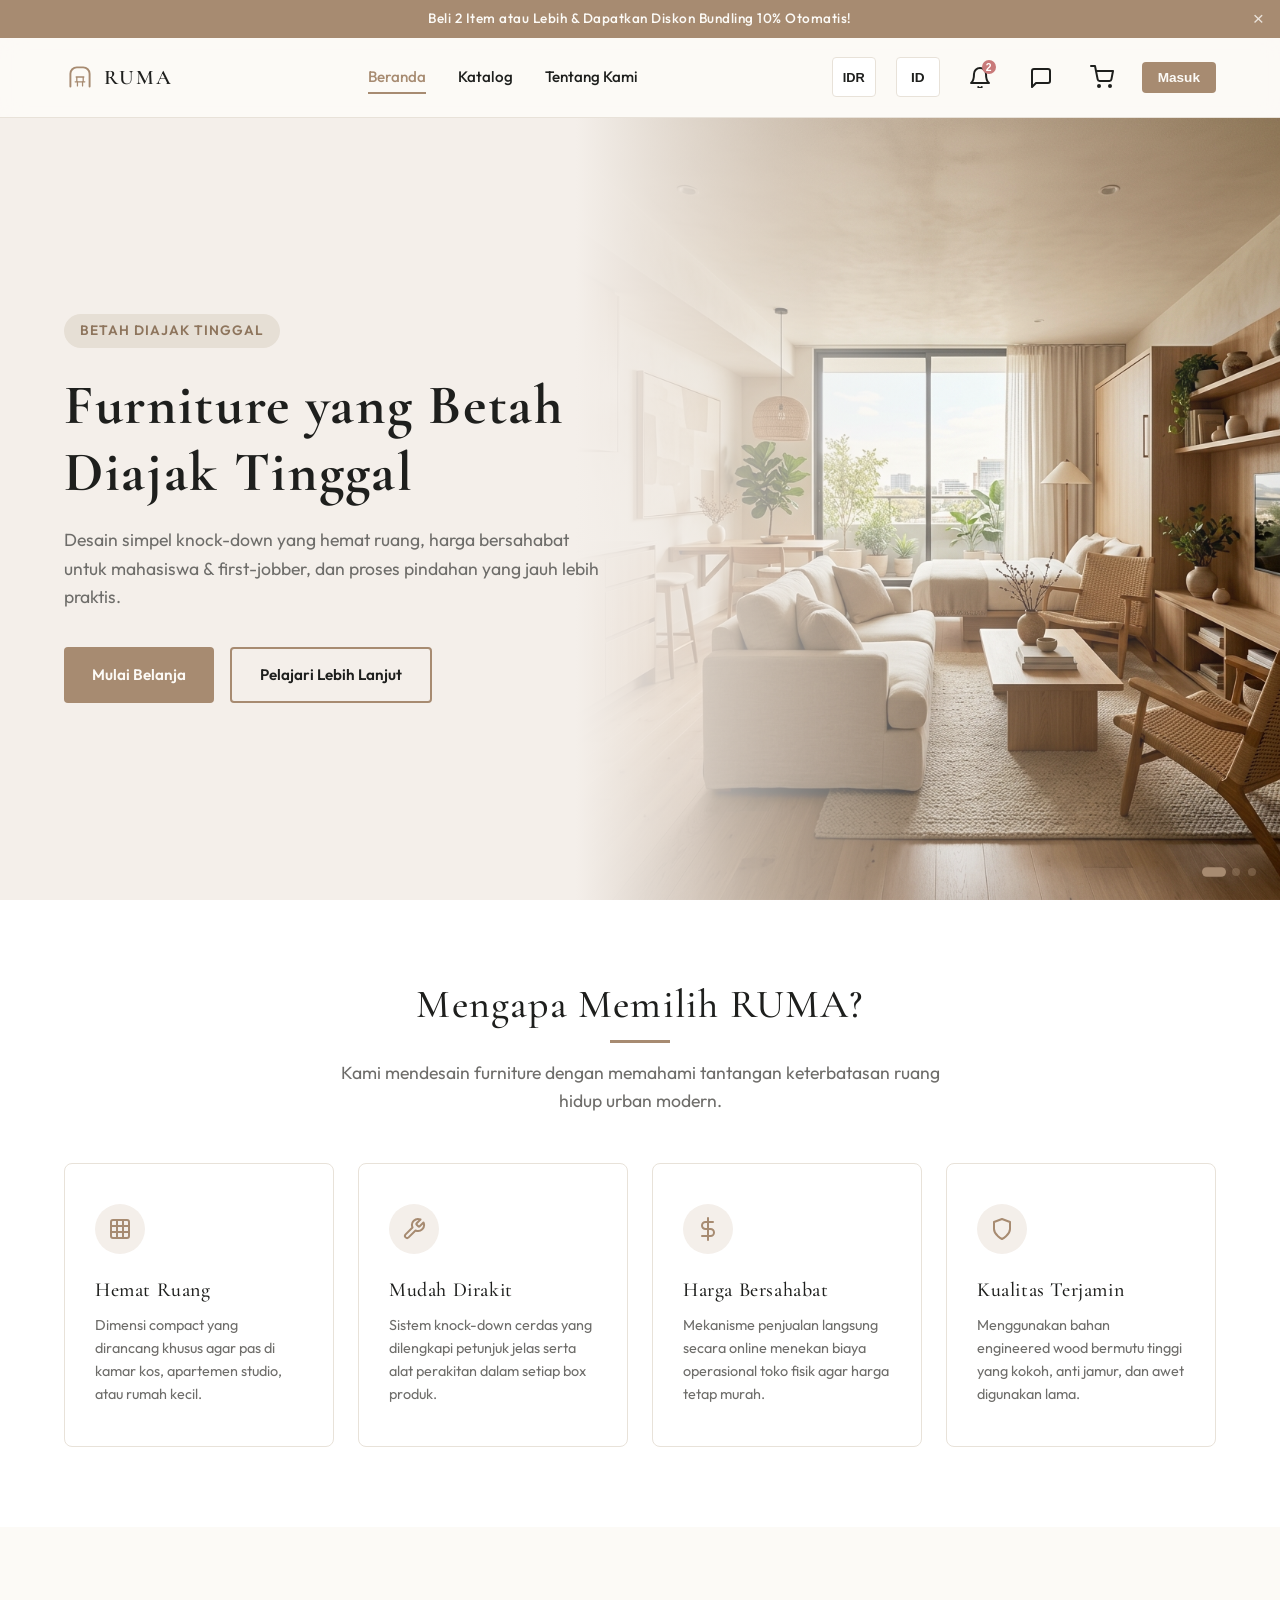
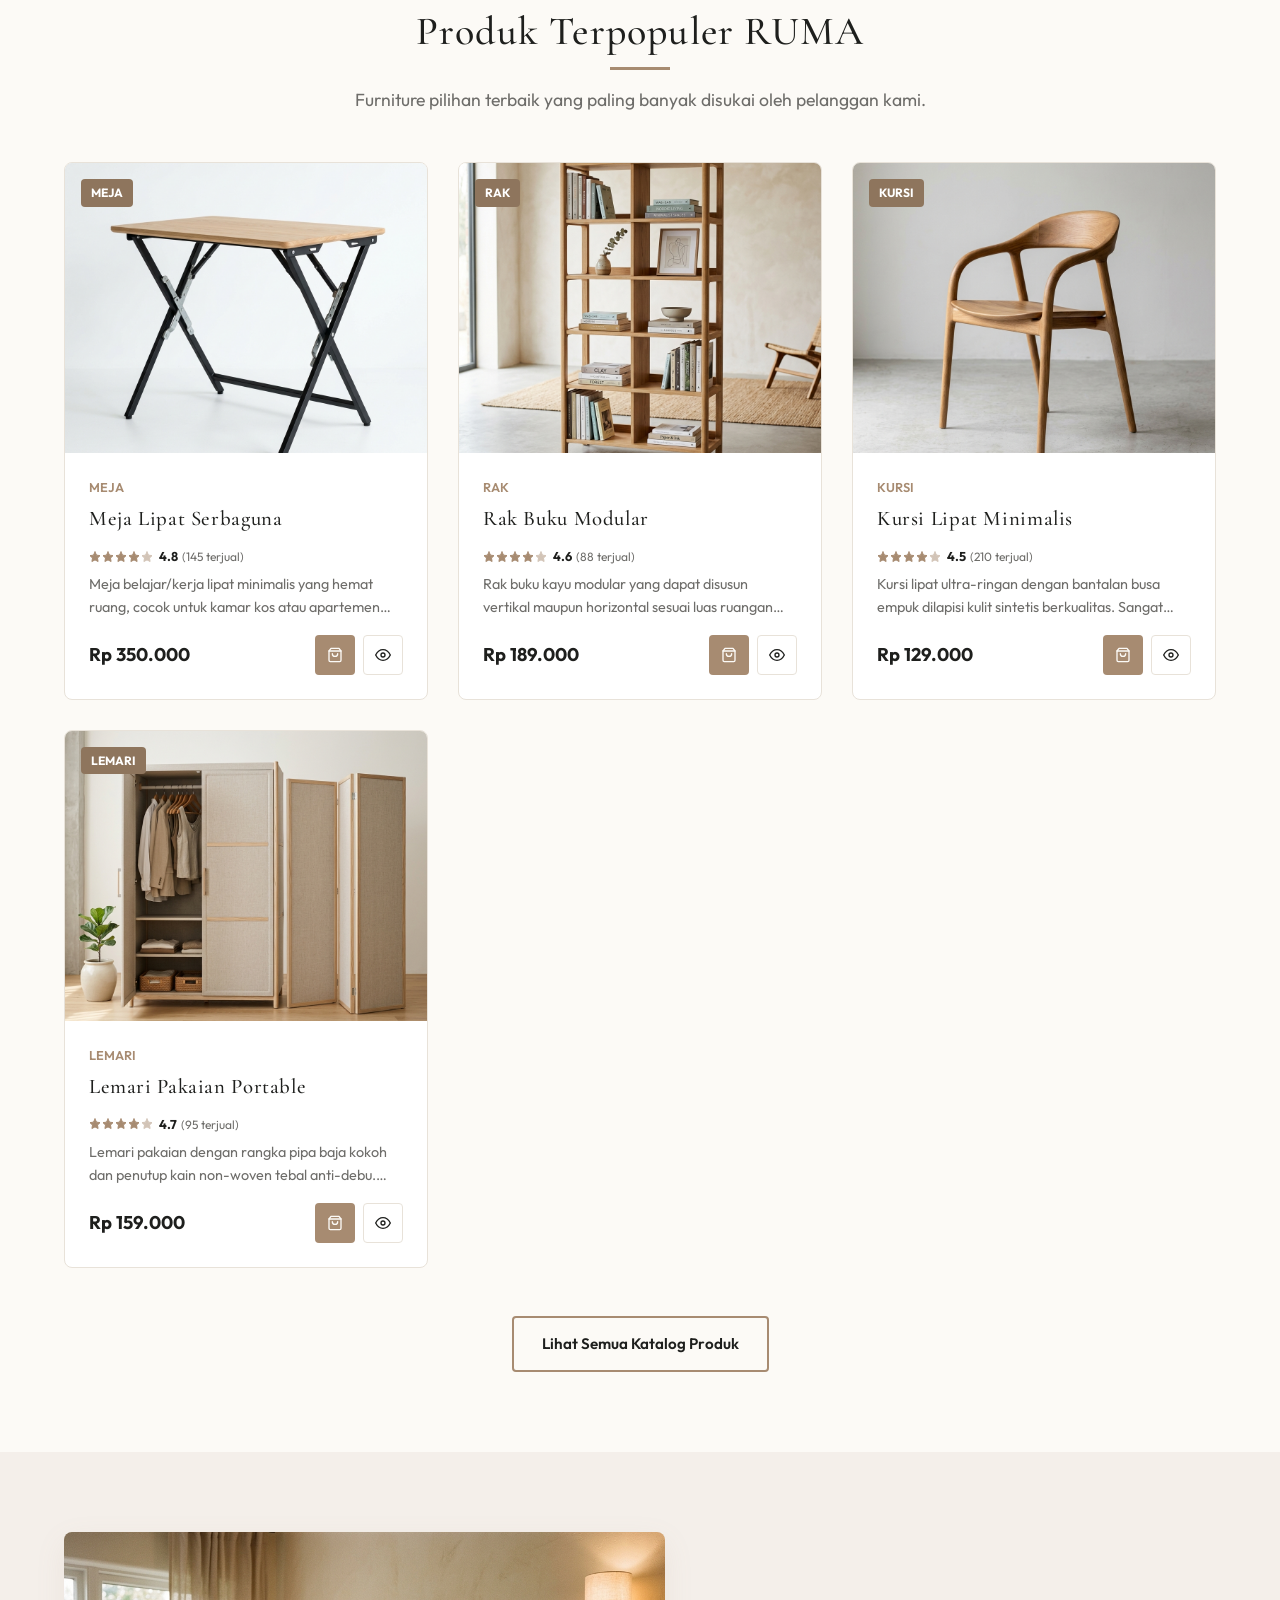
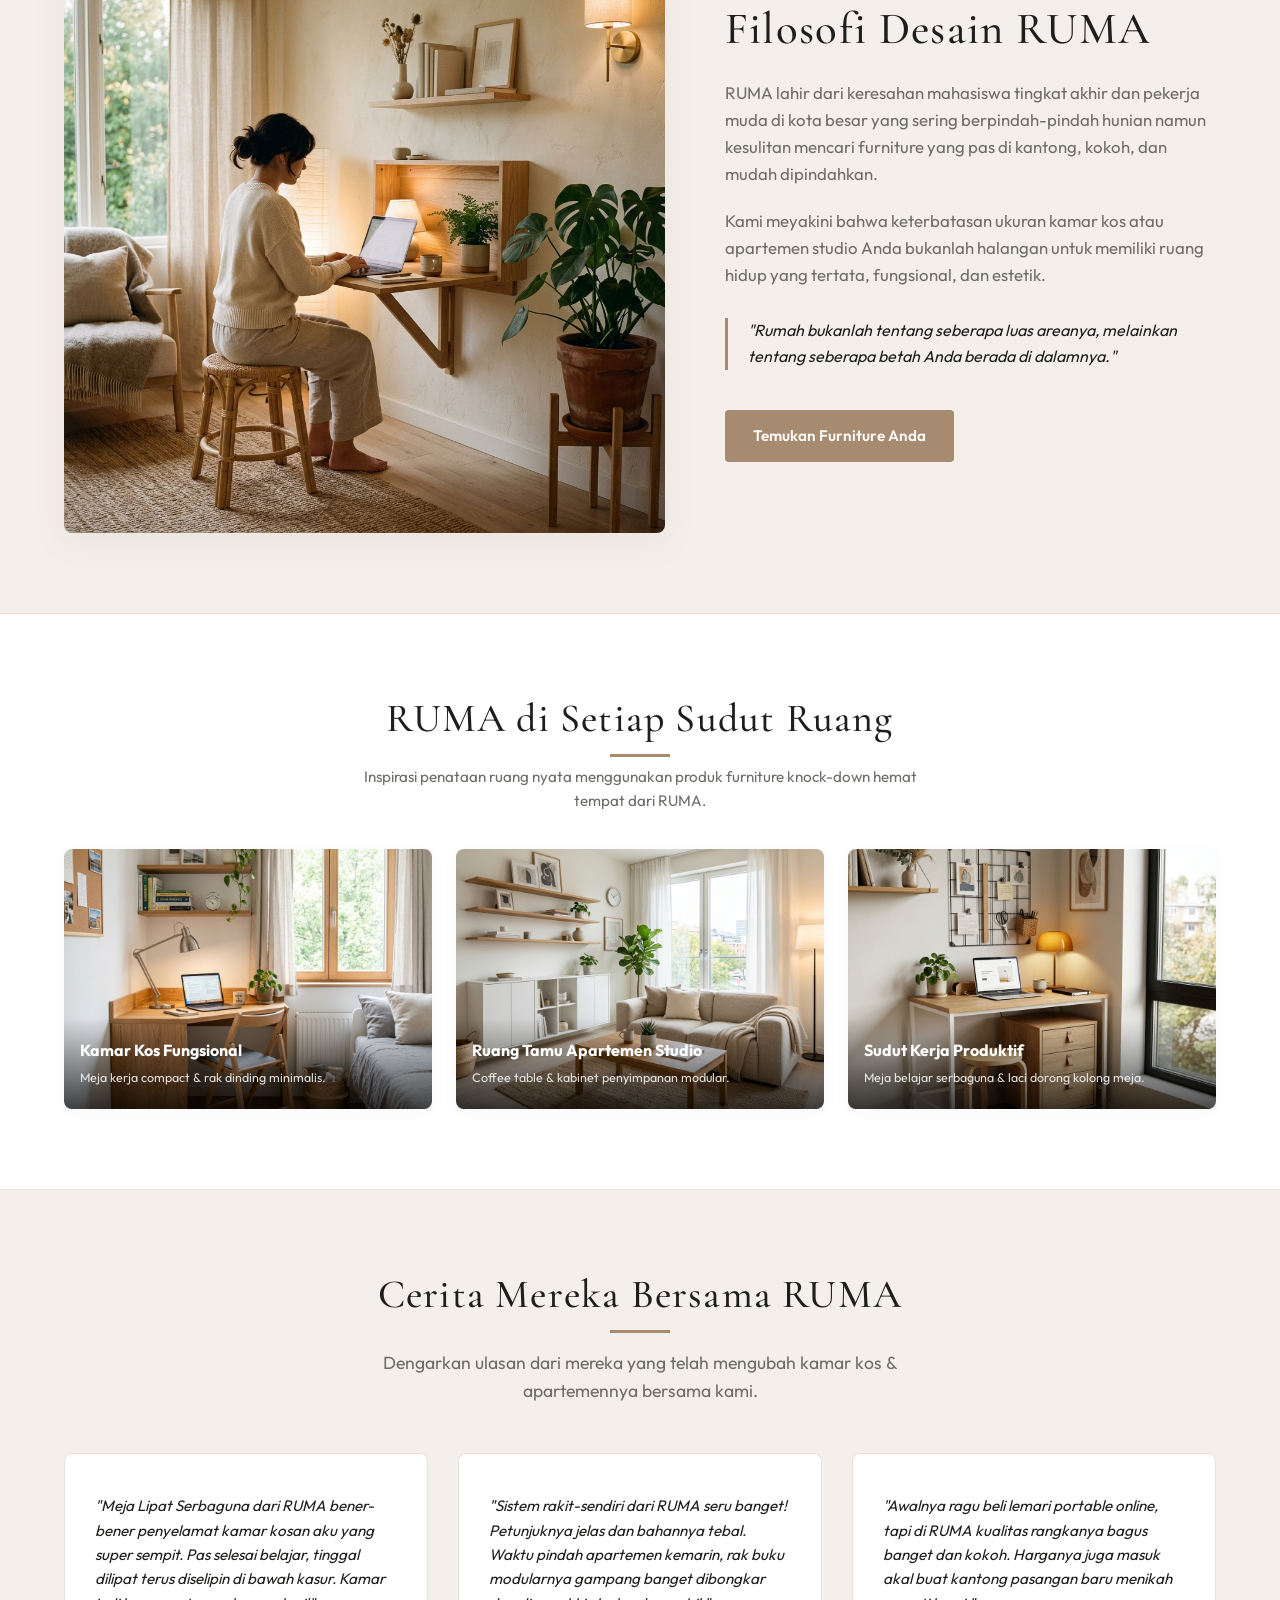
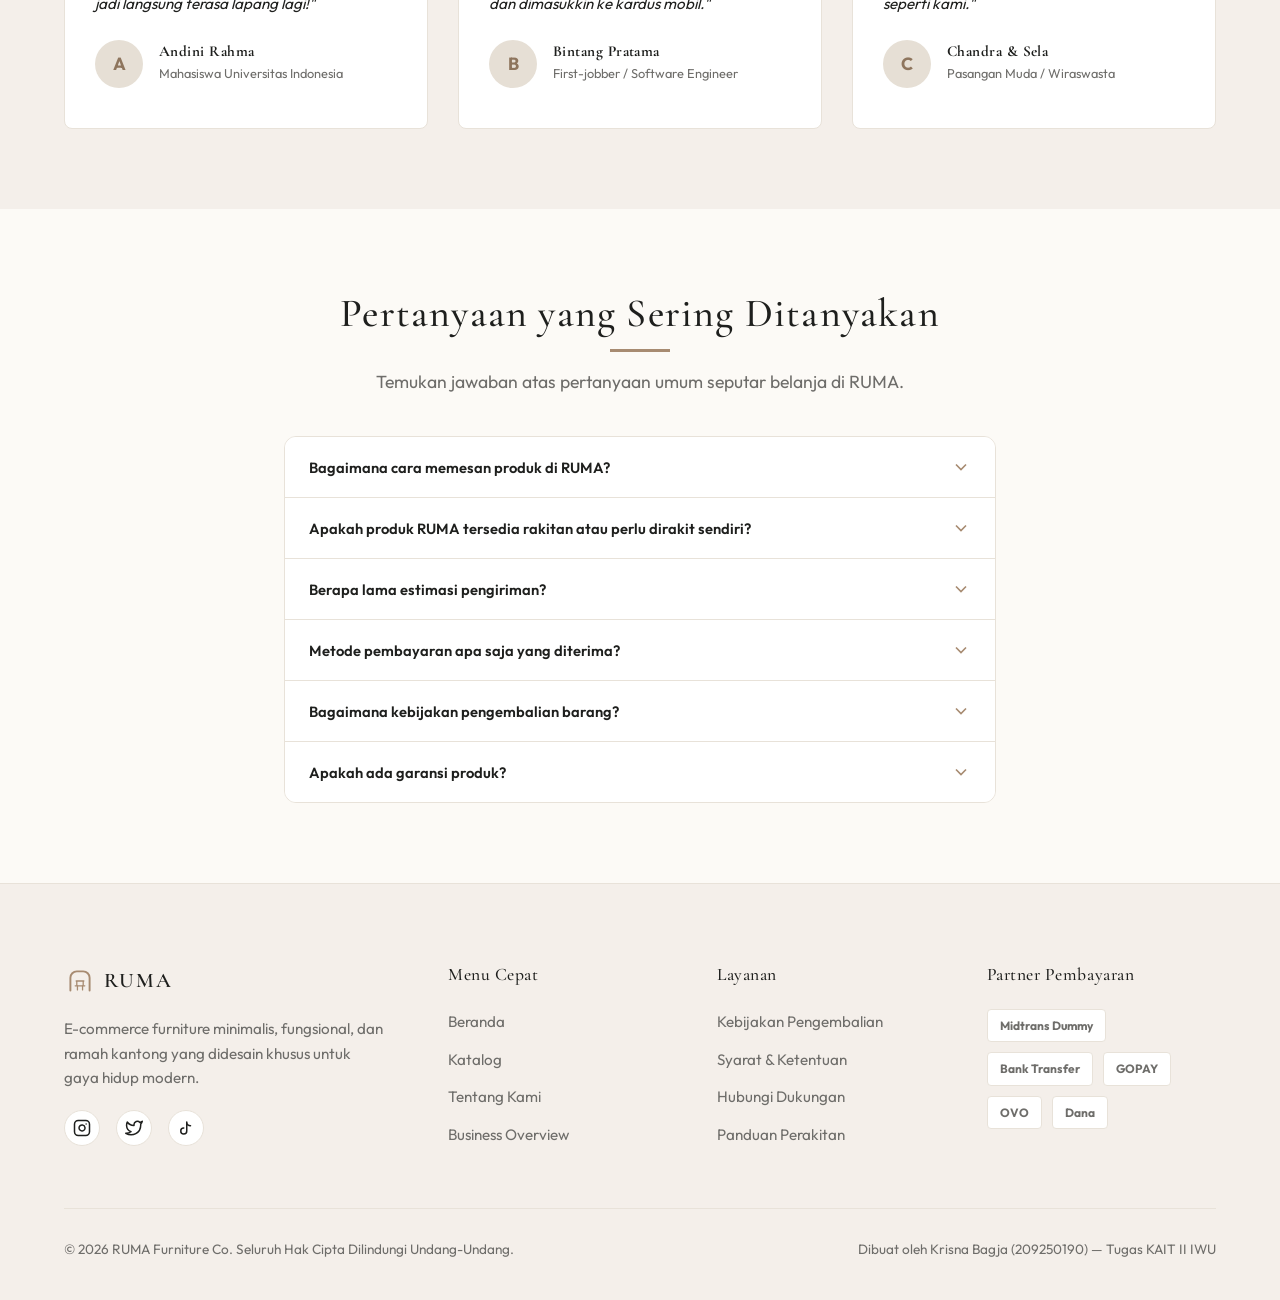
==== index.html @ a2900876 "committed" ====
<!DOCTYPE html>
<html lang="id">

<head>
  <meta charset="UTF-8">
  <meta name="viewport" content="width=device-width, initial-scale=1.0">
  <title>RUMA — E-Commerce Furniture Minimalis & Space-Saving</title>
  <meta name="description"
    content="RUMA menghadirkan furniture knock-down minimalis berkualitas tinggi dan ramah kantong untuk kamar kos, apartemen studio, dan first home.">
  <meta name="keywords"
    content="furniture minimalis, e-commerce furniture, furniture anak kos, knock-down furniture, RUMA">

  <!-- CSS Stylesheets -->
  <link rel="stylesheet" href="css/style.css">
  <link rel="stylesheet" href="css/responsive.css">

  <!-- Dummy Google Analytics Script -->
  <script>
    window.ga = window.ga || function () { (ga.q = ga.q || []).push(arguments) }; ga.q = ga.q || [];
    ga('create', 'UA-RUMA-DUMMY', 'auto');
    ga('send', 'pageview');
    console.log("📈 [Google Analytics Dummy] Script terinisialisasi. Tracking ID: UA-RUMA-DUMMY");
  </script>
</head>

<body>

  <div class="announcement-bar" style="position: relative; display: flex; justify-content: center; align-items: center;">
    <span data-i18n="announcement-text">Beli 2 Item atau Lebih & Dapatkan Diskon Bundling 10% Otomatis!</span>
    <button onclick="dismissAnnouncement()" style="position: absolute; right: 16px; background: none; border: none; color: inherit; font-size: 1.2rem; cursor: pointer; padding: 0; line-height: 1; opacity: 0.8; transition: opacity 0.2s;" onmouseover="this.style.opacity='1'" onmouseout="this.style.opacity='0.8'" aria-label="Close Announcement">&times;</button>
  </div>

  <!-- Header & Sticky Navbar -->
  <header>
    <div class="container navbar-container">
      <div class="logo">
        <a href="index.html" class="logo-link"
          style="display: flex; align-items: center; gap: 8px; text-decoration: none;">
          <svg class="ruma-logo-svg" width="32" height="32" viewBox="0 0 100 100" fill="none"
            xmlns="http://www.w3.org/2000/svg">
            <path d="M20 80V40C20 28.9543 28.9543 20 40 20H60C71.0457 20 80 28.9543 80 40V80"
              stroke="var(--color-accent)" stroke-width="6" stroke-linecap="round" />
            <path d="M35 65H65" stroke="var(--color-accent)" stroke-width="4" stroke-linecap="round" />
            <path d="M40 50V65" stroke="var(--color-accent)" stroke-width="4" />
            <path d="M60 50V65" stroke="var(--color-accent)" stroke-width="4" />
            <path d="M38 50H62" stroke="var(--color-accent)" stroke-width="4" stroke-linecap="round" />
            <path d="M42 65V78" stroke="var(--color-accent)" stroke-width="4" stroke-linecap="round" />
            <path d="M58 65V78" stroke="var(--color-accent)" stroke-width="4" stroke-linecap="round" />
          </svg>
          <span
            style="font-family: var(--font-heading); font-weight: 600; letter-spacing: 0.1em; font-size: 1.3rem; color: var(--color-text-primary);">RUMA</span>
        </a>
      </div>

      <nav>
        <ul class="nav-menu" id="nav-menu">
          <li><a href="index.html" class="nav-link active" data-i18n="nav-home">Beranda</a></li>
          <li><a href="katalog.html" class="nav-link" data-i18n="nav-catalog">Katalog</a></li>
          <li><a href="#tentang" class="nav-link" data-i18n="nav-about">Tentang Kami</a></li>
          <!-- Mobile Switchers inside menu drawer -->
          <li class="mobile-only mobile-nav-switchers-container">
            <button class="btn btn-secondary" onclick="toggleCurrency()" title="Ubah Mata Uang" style="padding: 8px 12px; font-size: 0.8rem; font-weight: 700; border-radius: 4px;">
              💵 <span id="currency-toggle-text-mobile">IDR</span>
            </button>
            <button class="btn btn-secondary" onclick="toggleLanguage()" title="Ubah Bahasa" style="padding: 8px 12px; font-size: 0.85rem; font-weight: 700; border-radius: 4px;">
              🌐 <span id="lang-toggle-text-mobile">ID</span>
            </button>
          </li>
        </ul>
      </nav>

      <div class="nav-actions">
        <!-- Currency Switcher -->
        <button class="btn-icon desktop-only" onclick="toggleCurrency()" title="Ubah Mata Uang / Switch Currency"
          style="font-size: 0.8rem; font-weight: 700; width: 44px; height: 40px; border-radius: 4px; display: flex; align-items: center; justify-content: center;">
          <span id="currency-toggle-text">IDR</span>
        </button>

        <!-- Language Switcher -->
        <button class="btn-icon desktop-only" onclick="toggleLanguage()" title="Ubah Bahasa / Switch Language"
          style="font-size: 0.85rem; font-weight: 700; width: 44px; height: 40px; border-radius: 4px; display: flex; align-items: center; justify-content: center;">
          <span id="lang-toggle-text">ID</span>
        </button>

        <!-- Notifications Bell -->
        <div style="position: relative; display: flex; align-items: center;">
          <button class="notification-btn" onclick="toggleNotifications(event)" aria-label="Notifikasi"
            title="Notifikasi / Notifications">
            <svg xmlns="http://www.w3.org/2000/svg" width="22" height="22" fill="none" stroke="currentColor"
              stroke-width="2" stroke-linecap="round" stroke-linejoin="round" class="feather feather-bell">
              <path d="M18 8A6 6 0 0 0 6 8c0 7-3 9-3 9h18s-3-2-3-9"></path>
              <path d="M13.73 21a2 2 0 0 1-3.46 0"></path>
            </svg>
            <span class="notification-badge" id="notification-badge" style="display: none;">0</span>
          </button>
          <div class="notification-dropdown" id="notification-dropdown">
            <div class="notification-header">
              <h4 data-i18n="notif-title">Notifikasi</h4>
              <button class="clear-notif-btn" onclick="markAllNotifsRead(event)" data-i18n="notif-mark-read">Tandai
                semua dibaca</button>
            </div>
            <div class="notification-list" id="notification-list"></div>
          </div>
        </div>

        <button class="cart-icon-btn" onclick="toggleCart()" aria-label="Buka Keranjang">
          <!-- Shopping Cart Icon SVG -->
          <svg xmlns="http://www.w3.org/2000/svg" width="24" height="24" fill="none" stroke="currentColor"
            stroke-width="2" stroke-linecap="round" stroke-linejoin="round" class="feather feather-shopping-cart">
            <circle cx="9" cy="21" r="1"></circle>
            <circle cx="20" cy="21" r="1"></circle>
            <path d="M1 1h4l2.68 13.39a2 2 0 0 0 2 1.61h9.72a2 2 0 0 0 2-1.61L23 6H6"></path>
          </svg>
          <span class="cart-badge">0</span>
        </button>

        <!-- User Nav Container -->
        <div id="user-nav-container" style="position: relative; display: flex; align-items: center;"></div>

        <button class="mobile-toggle" onclick="toggleMobileMenu()" aria-label="Toggle Menu">
          <span>☰</span>
        </button>
      </div>
    </div>
  </header>

  <!-- Hero Section -->
  <section class="hero-section">
    <div class="hero-slider-wrapper">
      <div class="hero-slider" id="hero-slider">
        <div class="hero-slide" style="background-image: url('images/banner-hero.png');"></div>
        <div class="hero-slide" style="background-image: url('images/category-chair.png');"></div>
        <div class="hero-slide" style="background-image: url('images/category-table.png');"></div>
      </div>
      <div class="hero-slider-dots">
        <span class="dot active" onclick="manualSetSlide(0)"></span>
        <span class="dot" onclick="manualSetSlide(1)"></span>
        <span class="dot" onclick="manualSetSlide(2)"></span>
      </div>
    </div>
    <div class="container">
      <div class="hero-content">
        <span class="hero-tag" data-i18n="hero-tag">Betah Diajak Tinggal</span>
        <h1 class="hero-title" data-i18n="hero-title">Furniture yang Betah Diajak Tinggal</h1>
        <p class="hero-description" data-i18n="hero-desc">Desain simpel knock-down yang hemat ruang, harga bersahabat
          untuk mahasiswa & first-jobber, dan proses pindahan yang jauh lebih praktis.</p>
        <div style="display: flex; gap: 16px;">
          <a href="katalog.html" class="btn btn-primary" data-i18n="hero-cta-primary">Mulai Belanja 🛒</a>
          <a href="#tentang" class="btn btn-secondary" data-i18n="hero-cta-secondary">Pelajari Lebih Lanjut</a>
        </div>
      </div>
    </div>
  </section>

  <!-- Features/Values Section -->
  <section class="section-padding features-section-with-bg">
    <div class="container">
      <h2 class="section-title" data-i18n="val-title">Mengapa Memilih RUMA?</h2>
      <p class="section-subtitle" data-i18n="val-subtitle">Kami mendesain furniture dengan memahami tantangan
        keterbatasan ruang hidup urban modern.</p>

      <div class="features-grid">
        <div class="feature-card">
          <div class="feature-icon">
            <svg xmlns="http://www.w3.org/2000/svg" width="24" height="24" viewBox="0 0 24 24" fill="none"
              stroke="currentColor" stroke-width="2" stroke-linecap="round" stroke-linejoin="round">
              <rect x="3" y="3" width="18" height="18" rx="2" ry="2"></rect>
              <line x1="9" y1="3" x2="9" y2="21"></line>
              <line x1="15" y1="3" x2="15" y2="21"></line>
              <line x1="3" y1="9" x2="21" y2="9"></line>
              <line x1="3" y1="15" x2="21" y2="15"></line>
            </svg>
          </div>
          <h3 class="feature-title" data-i18n="val-space-title">Hemat Ruang</h3>
          <p class="feature-desc" data-i18n="val-space-desc">Dimensi compact yang dirancang khusus agar pas di kamar
            kos, apartemen studio, atau rumah kecil.</p>
        </div>

        <div class="feature-card">
          <div class="feature-icon">
            <svg xmlns="http://www.w3.org/2000/svg" width="24" height="24" viewBox="0 0 24 24" fill="none"
              stroke="currentColor" stroke-width="2" stroke-linecap="round" stroke-linejoin="round">
              <path
                d="M14.7 6.3a1 1 0 0 0 0 1.4l1.6 1.6a1 1 0 0 0 1.4 0l3.77-3.77a6 6 0 0 1-7.94 7.94l-6.91 6.91a2.12 2.12 0 0 1-3-3l6.91-6.91a6 6 0 0 1 7.94-7.94l-3.76 3.76z">
              </path>
            </svg>
          </div>
          <h3 class="feature-title" data-i18n="val-easy-title">Mudah Dirakit</h3>
          <p class="feature-desc" data-i18n="val-easy-desc">Sistem knock-down cerdas yang dilengkapi petunjuk jelas
            serta alat perakitan dalam setiap box produk.</p>
        </div>

        <div class="feature-card">
          <div class="feature-icon">
            <svg xmlns="http://www.w3.org/2000/svg" width="24" height="24" viewBox="0 0 24 24" fill="none"
              stroke="currentColor" stroke-width="2" stroke-linecap="round" stroke-linejoin="round">
              <line x1="12" y1="1" x2="12" y2="23"></line>
              <path d="M17 5H9.5a3.5 3.5 0 0 0 0 7h5a3.5 3.5 0 0 1 0 7H6"></path>
            </svg>
          </div>
          <h3 class="feature-title" data-i18n="val-price-title">Harga Bersahabat</h3>
          <p class="feature-desc" data-i18n="val-price-desc">Mekanisme penjualan langsung secara online menekan biaya
            operasional toko fisik agar harga tetap murah.</p>
        </div>

        <div class="feature-card">
          <div class="feature-icon">
            <svg xmlns="http://www.w3.org/2000/svg" width="24" height="24" viewBox="0 0 24 24" fill="none"
              stroke="currentColor" stroke-width="2" stroke-linecap="round" stroke-linejoin="round">
              <path d="M12 22s8-4 8-10V5l-8-3-8 3v7c0 6 8 10 8 10z"></path>
            </svg>
          </div>
          <h3 class="feature-title" data-i18n="val-quality-title">Kualitas Terjamin</h3>
          <p class="feature-desc" data-i18n="val-quality-desc">Menggunakan bahan engineered wood bermutu tinggi yang
            kokoh, anti jamur, dan awet digunakan lama.</p>
        </div>
      </div>
    </div>
  </section>

  <!-- Featured Products Section -->
  <section class="section-padding">
    <div class="container">
      <h2 class="section-title" data-i18n="featured-title">Produk Terpopuler RUMA</h2>
      <p class="section-subtitle" data-i18n="featured-subtitle">Furniture pilihan terbaik yang paling banyak disukai
        oleh pelanggan kami.</p>

      <div class="products-grid" id="featured-products-grid">
        <!-- Render 4 Featured Products dynamically via JS -->
      </div>

      <div style="text-align: center; margin-top: 48px;">
        <a href="katalog.html" class="btn btn-secondary" data-i18n="featured-cta">Lihat Semua Katalog Produk 🛋️</a>
      </div>
    </div>
  </section>

  <!-- About Lifestyle Section -->
  <section class="section-padding about-section" id="tentang">
    <div class="container about-grid">
      <div class="about-image">
        <img src="images/about-lifestyle.jpg" alt="RUMA Lifestyle Interior">
      </div>
      <div class="about-content">
        <h2 data-i18n="about-title">Filosofi Desain RUMA</h2>
        <p data-i18n="about-p1">RUMA lahir dari keresahan mahasiswa tingkat akhir dan pekerja muda di kota besar yang
          sering berpindah-pindah hunian namun kesulitan mencari furniture yang pas di kantong, kokoh, dan mudah
          dipindahkan.</p>
        <p data-i18n="about-p2">Kami meyakini bahwa keterbatasan ukuran kamar kos atau apartemen studio Anda bukanlah
          halangan untuk memiliki ruang hidup yang tertata, fungsional, dan estetik.</p>

        <div class="about-blockquote" data-i18n="about-quote">
          "Rumah bukanlah tentang seberapa luas areanya, melainkan tentang seberapa betah Anda berada di dalamnya."
        </div>

        <a href="katalog.html" class="btn btn-primary" style="margin-top: 10px;" data-i18n="about-cta">Temukan Furniture
          Anda</a>
      </div>
    </div>
  </section>

  <!-- RUMA In Action Gallery Section -->
  <section class="section-padding"
    style="background-color: var(--color-white); border-top: 1px solid var(--color-border); border-bottom: 1px solid var(--color-border);">
    <div class="container">
      <h2 class="section-title" data-i18n="gallery-title"
        style="text-align: center; font-family: var(--font-heading); margin-bottom: 8px;">RUMA di Setiap Sudut Ruang
      </h2>
      <p class="section-subtitle" data-i18n="gallery-subtitle"
        style="text-align: center; color: var(--color-text-secondary); max-width: 600px; margin: 0 auto 36px auto; font-size: 0.95rem;">
        Inspirasi penataan ruang nyata menggunakan produk furniture knock-down hemat tempat dari RUMA.</p>

      <div class="gallery-grid">
        <div style="position: relative; border-radius: 8px; overflow: hidden; box-shadow: var(--shadow-subtle);">
          <img src="images/room-dorm.png" alt="RUMA Kamar Kos/Dorm Room"
            style="width: 100%; height: 260px; object-fit: cover; display: block; transition: var(--transition-smooth);"
            onmouseover="this.style.transform='scale(1.04)';" onmouseout="this.style.transform='scale(1)';">
          <div
            style="position: absolute; bottom: 0; left: 0; width: 100%; background: linear-gradient(0deg, rgba(0,0,0,0.7) 0%, rgba(0,0,0,0) 100%); padding: 20px 16px; color: white; box-sizing: border-box;">
            <strong style="font-size: 1rem; display: block;" data-i18n="gallery-room1-title">Kamar Kos
              Fungsional</strong>
            <span style="font-size: 0.78rem; opacity: 0.85;" data-i18n="gallery-room1-desc">Meja kerja compact & rak
              dinding minimalis.</span>
          </div>
        </div>
        <div style="position: relative; border-radius: 8px; overflow: hidden; box-shadow: var(--shadow-subtle);">
          <img src="images/room-studio.png" alt="RUMA Apartemen Studio/Studio Living"
            style="width: 100%; height: 260px; object-fit: cover; display: block; transition: var(--transition-smooth);"
            onmouseover="this.style.transform='scale(1.04)';" onmouseout="this.style.transform='scale(1)';">
          <div
            style="position: absolute; bottom: 0; left: 0; width: 100%; background: linear-gradient(0deg, rgba(0,0,0,0.7) 0%, rgba(0,0,0,0) 100%); padding: 20px 16px; color: white; box-sizing: border-box;">
            <strong style="font-size: 1rem; display: block;" data-i18n="gallery-room2-title">Ruang Tamu Apartemen
              Studio</strong>
            <span style="font-size: 0.78rem; opacity: 0.85;" data-i18n="gallery-room2-desc">Coffee table & kabinet
              penyimpanan modular.</span>
          </div>
        </div>
        <div style="position: relative; border-radius: 8px; overflow: hidden; box-shadow: var(--shadow-subtle);">
          <img src="images/room-office.png" alt="RUMA Ruang Kerja Rumah/Home Office"
            style="width: 100%; height: 260px; object-fit: cover; display: block; transition: var(--transition-smooth);"
            onmouseover="this.style.transform='scale(1.04)';" onmouseout="this.style.transform='scale(1)';">
          <div
            style="position: absolute; bottom: 0; left: 0; width: 100%; background: linear-gradient(0deg, rgba(0,0,0,0.7) 0%, rgba(0,0,0,0) 100%); padding: 20px 16px; color: white; box-sizing: border-box;">
            <strong style="font-size: 1rem; display: block;" data-i18n="gallery-room3-title">Sudut Kerja
              Produktif</strong>
            <span style="font-size: 0.78rem; opacity: 0.85;" data-i18n="gallery-room3-desc">Meja belajar serbaguna &
              laci dorong kolong meja.</span>
          </div>
        </div>
      </div>
    </div>
  </section>

  <!-- Testimonials Section -->
  <section class="section-padding testimonials-section-with-bg">
    <div class="container">
      <h2 class="section-title" data-i18n="testi-title">Cerita Mereka Bersama RUMA</h2>
      <p class="section-subtitle" data-i18n="testi-subtitle">Dengarkan ulasan dari mereka yang telah mengubah kamar kos
        & apartemennya bersama kami.</p>

      <div class="testimonials-grid">
        <div class="testimonial-card">
          <div class="testimonial-quote">
            "Meja Lipat Serbaguna dari RUMA bener-bener penyelamat kamar kosan aku yang super sempit. Pas selesai
            belajar, tinggal dilipat terus diselipin di bawah kasur. Kamar jadi langsung terasa lapang lagi!"
          </div>
          <div class="testimonial-user">
            <div class="testimonial-avatar">A</div>
            <div>
              <h4 class="testimonial-name">Andini Rahma</h4>
              <span class="testimonial-role" data-i18n="testi-role-1">Mahasiswa Universitas Indonesia</span>
            </div>
          </div>
        </div>

        <div class="testimonial-card">
          <div class="testimonial-quote">
            "Sistem rakit-sendiri dari RUMA seru banget! Petunjuknya jelas dan bahannya tebal. Waktu pindah apartemen
            kemarin, rak buku modularnya gampang banget dibongkar dan dimasukkin ke kardus mobil."
          </div>
          <div class="testimonial-user">
            <div class="testimonial-avatar">B</div>
            <div>
              <h4 class="testimonial-name">Bintang Pratama</h4>
              <span class="testimonial-role" data-i18n="testi-role-2">First-jobber / Software Engineer</span>
            </div>
          </div>
        </div>

        <div class="testimonial-card">
          <div class="testimonial-quote">
            "Awalnya ragu beli lemari portable online, tapi di RUMA kualitas rangkanya bagus banget dan kokoh. Harganya
            juga masuk akal buat kantong pasangan baru menikah seperti kami."
          </div>
          <div class="testimonial-user">
            <div class="testimonial-avatar">C</div>
            <div>
              <h4 class="testimonial-name">Chandra & Sela</h4>
              <span class="testimonial-role" data-i18n="testi-role-3">Pasangan Muda / Wiraswasta</span>
            </div>
          </div>
        </div>
      </div>
    </div>
  </section>



  <!-- FAQ Section -->
  <section class="section-padding" id="faq" style="background-color: var(--color-bg-primary);">
    <div class="container" style="max-width: 760px;">
      <h2 class="section-title" style="text-align:center;">Pertanyaan yang Sering Ditanyakan</h2>
      <p class="section-subtitle" style="text-align:center; margin-bottom: 40px;">Temukan jawaban atas pertanyaan umum
        seputar belanja di RUMA.</p>
      <div class="faq-list" id="faq-list">

        <div class="faq-item">
          <button class="faq-question" onclick="toggleFaq(this)">
            <span>Bagaimana cara memesan produk di RUMA?</span>
            <svg class="faq-icon" xmlns="http://www.w3.org/2000/svg" width="20" height="20" fill="none"
              stroke="currentColor" stroke-width="2" viewBox="0 0 24 24">
              <polyline points="6 9 12 15 18 9" />
            </svg>
          </button>
          <div class="faq-answer">
            <p>Pilih produk yang Anda inginkan di halaman <a href="katalog.html"
                style="color:var(--color-accent);">Katalog</a>, klik ikon keranjang untuk menambahkannya, lalu lanjutkan
              ke halaman pembayaran. Isi data diri dan konfirmasi pesanan melalui WhatsApp ke tim RUMA.</p>
          </div>
        </div>

        <div class="faq-item">
          <button class="faq-question" onclick="toggleFaq(this)">
            <span>Apakah produk RUMA tersedia rakitan atau perlu dirakit sendiri?</span>
            <svg class="faq-icon" xmlns="http://www.w3.org/2000/svg" width="20" height="20" fill="none"
              stroke="currentColor" stroke-width="2" viewBox="0 0 24 24">
              <polyline points="6 9 12 15 18 9" />
            </svg>
          </button>
          <div class="faq-answer">
            <p>Sebagian besar produk RUMA dikirimkan dalam kondisi flat-pack untuk menghemat ongkos pengiriman. Panduan
              perakitan disertakan di setiap paket. Anda juga dapat memilih layanan <strong>Jasa Perakitan</strong> saat
              checkout dengan biaya tambahan.</p>
          </div>
        </div>

        <div class="faq-item">
          <button class="faq-question" onclick="toggleFaq(this)">
            <span>Berapa lama estimasi pengiriman?</span>
            <svg class="faq-icon" xmlns="http://www.w3.org/2000/svg" width="20" height="20" fill="none"
              stroke="currentColor" stroke-width="2" viewBox="0 0 24 24">
              <polyline points="6 9 12 15 18 9" />
            </svg>
          </button>
          <div class="faq-answer">
            <p>Pengiriman reguler memerlukan <strong>3–5 hari kerja</strong> untuk area Jabodetabek dan <strong>5–10
                hari kerja</strong> untuk luar kota. Pengiriman ekspres tersedia dengan estimasi <strong>1–2 hari
                kerja</strong>.</p>
          </div>
        </div>

        <div class="faq-item">
          <button class="faq-question" onclick="toggleFaq(this)">
            <span>Metode pembayaran apa saja yang diterima?</span>
            <svg class="faq-icon" xmlns="http://www.w3.org/2000/svg" width="20" height="20" fill="none"
              stroke="currentColor" stroke-width="2" viewBox="0 0 24 24">
              <polyline points="6 9 12 15 18 9" />
            </svg>
          </button>
          <div class="faq-answer">
            <p>RUMA menerima pembayaran melalui <strong>Virtual Account</strong> (BCA, Mandiri, BNI, BRI),
              <strong>Transfer Bank</strong>, serta dompet digital seperti <strong>GoPay, OVO,</strong> dan
              <strong>Dana</strong>. Semua transaksi diproses melalui Midtrans sebagai payment gateway.</p>
          </div>
        </div>

        <div class="faq-item">
          <button class="faq-question" onclick="toggleFaq(this)">
            <span>Bagaimana kebijakan pengembalian barang?</span>
            <svg class="faq-icon" xmlns="http://www.w3.org/2000/svg" width="20" height="20" fill="none"
              stroke="currentColor" stroke-width="2" viewBox="0 0 24 24">
              <polyline points="6 9 12 15 18 9" />
            </svg>
          </button>
          <div class="faq-answer">
            <p>Kami menerima pengembalian barang dalam kondisi belum dirakit dan dalam kemasan asli dalam <strong>7
                hari</strong> setelah penerimaan. Barang yang rusak saat pengiriman wajib dilaporkan dengan foto dalam
              <strong>24 jam</strong>. Hubungi tim kami melalui Live Chat untuk memulai proses retur.</p>
          </div>
        </div>

        <div class="faq-item">
          <button class="faq-question" onclick="toggleFaq(this)">
            <span>Apakah ada garansi produk?</span>
            <svg class="faq-icon" xmlns="http://www.w3.org/2000/svg" width="20" height="20" fill="none"
              stroke="currentColor" stroke-width="2" viewBox="0 0 24 24">
              <polyline points="6 9 12 15 18 9" />
            </svg>
          </button>
          <div class="faq-answer">
            <p>Ya, semua produk RUMA dilindungi <strong>garansi struktural selama 6 bulan</strong> sejak tanggal
              pembelian. Garansi mencakup cacat material dan kerusakan produksi, namun tidak mencakup kerusakan akibat
              penggunaan yang tidak wajar atau perubahan produk.</p>
          </div>
        </div>



      </div>
    </div>
  </section>

  <!-- Footer -->
  <footer>
    <div class="container">
      <div class="footer-grid">
        <div class="footer-about">
          <a href="index.html" class="logo-link"
            style="display: flex; align-items: center; gap: 8px; text-decoration: none; margin-bottom: 20px;">
            <svg class="ruma-logo-svg" width="32" height="32" viewBox="0 0 100 100" fill="none"
              xmlns="http://www.w3.org/2000/svg">
              <path d="M20 80V40C20 28.9543 28.9543 20 40 20H60C71.0457 20 80 28.9543 80 40V80"
                stroke="var(--color-accent)" stroke-width="6" stroke-linecap="round" />
              <path d="M35 65H65" stroke="var(--color-accent)" stroke-width="4" stroke-linecap="round" />
              <path d="M40 50V65" stroke="var(--color-accent)" stroke-width="4" />
              <path d="M60 50V65" stroke="var(--color-accent)" stroke-width="4" />
              <path d="M38 50H62" stroke="var(--color-accent)" stroke-width="4" stroke-linecap="round" />
              <path d="M42 65V78" stroke="var(--color-accent)" stroke-width="4" stroke-linecap="round" />
              <path d="M58 65V78" stroke="var(--color-accent)" stroke-width="4" stroke-linecap="round" />
            </svg>
            <span
              style="font-family: var(--font-heading); font-weight: 600; letter-spacing: 0.1em; font-size: 1.3rem; color: var(--color-text-primary);">RUMA</span>
          </a>
          <p data-i18n="footer-about-text">E-commerce furniture minimalis, fungsional, dan ramah kantong yang didesain
            khusus untuk gaya hidup modern.</p>
          <div class="social-links">
            <a href="#" class="social-icon" aria-label="Instagram">
              <svg xmlns="http://www.w3.org/2000/svg" width="18" height="18" viewBox="0 0 24 24" fill="none"
                stroke="currentColor" stroke-width="2" stroke-linecap="round" stroke-linejoin="round">
                <rect x="2" y="2" width="20" height="20" rx="5" ry="5"></rect>
                <path d="M16 11.37A4 4 0 1 1 12.63 8 4 4 0 0 1 16 11.37z"></path>
                <line x1="17.5" y1="6.5" x2="17.51" y2="6.5"></line>
              </svg>
            </a>
            <a href="#" class="social-icon" aria-label="Twitter">
              <svg xmlns="http://www.w3.org/2000/svg" width="18" height="18" viewBox="0 0 24 24" fill="none"
                stroke="currentColor" stroke-width="2" stroke-linecap="round" stroke-linejoin="round">
                <path
                  d="M23 3a10.9 10.9 0 0 1-3.14 1.53 4.48 4.48 0 0 0-7.86 3v1A10.66 10.66 0 0 1 3 4s-4 9 5 13a11.64 11.64 0 0 1-7 2c9 5 20 0 20-11.5a4.5 4.5 0 0 0-.08-.83A7.72 7.72 0 0 0 23 3z">
                </path>
              </svg>
            </a>
            <a href="#" class="social-icon" aria-label="TikTok">
              <svg xmlns="http://www.w3.org/2000/svg" width="18" height="18" viewBox="0 0 24 24" fill="none"
                stroke="currentColor" stroke-width="2" stroke-linecap="round" stroke-linejoin="round">
                <path d="M9 12a4 4 0 1 0 4 4V4a5 5 0 0 0 5 5"></path>
              </svg>
            </a>
          </div>
        </div>

        <div class="footer-col">
          <h4 data-i18n="footer-quick-title">Menu Cepat</h4>
          <ul class="footer-links">
            <li><a href="index.html" class="footer-link" data-i18n="nav-home">Beranda</a></li>
            <li><a href="katalog.html" class="footer-link" data-i18n="nav-catalog">Katalog Produk</a></li>
            <li><a href="#tentang" class="footer-link" data-i18n="nav-about">Tentang Kami</a></li>
            <li><a href="README.md" class="footer-link" target="_blank">Business Overview</a></li>
          </ul>
        </div>

        <div class="footer-col">
          <h4 data-i18n="footer-services-title">Layanan</h4>
          <ul class="footer-links">
            <li><a href="#" class="footer-link" data-i18n="footer-link-return">Kebijakan Pengembalian</a></li>
            <li><a href="#" class="footer-link" data-i18n="footer-link-terms">Syarat & Ketentuan</a></li>
            <li><a href="#" class="footer-link" data-i18n="footer-link-support">Hubungi Dukungan</a></li>
            <li><a href="#" class="footer-link" data-i18n="footer-link-assembly">Panduan Perakitan</a></li>
          </ul>
        </div>

        <div class="footer-col footer-payment">
          <h4 data-i18n="footer-payment-title">Partner Pembayaran</h4>
          <div class="payment-badges">
            <span class="payment-badge">Midtrans Dummy</span>
            <span class="payment-badge">Bank Transfer</span>
            <span class="payment-badge">GOPAY</span>
            <span class="payment-badge">OVO</span>
            <span class="payment-badge">Dana</span>
          </div>
        </div>
      </div>

      <div class="footer-bottom">
        <p data-i18n="footer-rights">&copy; 2026 RUMA Furniture Co. Seluruh Hak Cipta Dilindungi Undang-Undang.</p>
        <p data-i18n="footer-author">Dibuat oleh Krisna Bagja (209250190) — Tugas KAIT II IWU</p>
      </div>
    </div>
  </footer>

  <!-- Shopping Cart Drawer Slider -->
  <div id="cart-drawer" class="cart-drawer">
    <div class="cart-drawer-overlay" onclick="toggleCart()"></div>
    <div class="cart-drawer-content">
      <div class="cart-drawer-header">
        <div style="display: flex; align-items: center; gap: 8px;">
          <svg xmlns="http://www.w3.org/2000/svg" width="22" height="22" viewBox="0 0 24 24" fill="none" stroke="var(--color-accent)" stroke-width="2.5" stroke-linecap="round" stroke-linejoin="round" style="display: block;">
            <circle cx="9" cy="21" r="1"></circle>
            <circle cx="20" cy="21" r="1"></circle>
            <path d="M1 1h4l2.68 13.39a2 2 0 0 0 2 1.61h9.72a2 2 0 0 0 2-1.61L23 6H6"></path>
          </svg>
          <h3 data-i18n="cart-title-drawer" style="font-size: 1.3rem; margin: 0;">Keranjang Belanja</h3>
        </div>
        <button class="close-drawer-btn" onclick="toggleCart()" aria-label="Tutup Keranjang">&times;</button>
      </div>

      <!-- Cart Items Container -->
      <div id="cart-items-container" class="cart-items-container">
        <!-- Rendered dynamically by cart.js -->
      </div>

      <div class="cart-drawer-footer">
        <div class="totals">
          <div class="total-row">
            <span data-i18n="cart-subtotal-label">Subtotal:</span>
            <span id="cart-subtotal">Rp 0</span>
          </div>
          <div class="total-row discount-row" id="cart-discount-row" style="display: none;">
            <span data-i18n="cart-discount-label">Diskon Bundling (10%):</span>
            <span id="cart-discount">-Rp 0</span>
          </div>
          <div class="total-row total-main">
            <span data-i18n="cart-total-label">Total Akhir:</span>
            <span id="cart-total">Rp 0</span>
          </div>
        </div>
        <a href="checkout.html" class="btn btn-primary cart-checkout-btn" data-i18n="cart-checkout-cta">Lanjut ke
          Pembayaran 💳</a>
      </div>
    </div>
  </div>

  <!-- Login Modal -->
  <div id="login-modal" class="modal">
    <div class="modal-overlay" onclick="closeLoginModal()"></div>
    <div class="modal-content" style="width: 440px; max-width: 95%;">
      <button class="close-modal-btn" onclick="closeLoginModal()" aria-label="Tutup Login Modal">&times;</button>
      <div style="padding: 30px 24px;">
        <h3 style="margin-bottom: 4px; font-family: var(--font-heading); font-size: 1.6rem; text-align: center;">Akun
          RUMA</h3>
        <p style="text-align:center; font-size: 0.8rem; color: var(--color-text-secondary); margin-bottom: 20px;">
          Furniture minimalis untuk hidup modern</p>

        <!-- Tab Headers: 3 tabs -->
        <div style="display: flex; border-bottom: 2px solid var(--color-border); margin-bottom: 24px; gap: 2px;">
          <button type="button" id="tab-login-btn" onclick="switchLoginTab('login')"
            style="flex:1; padding: 10px 6px; background:none; border:none; border-bottom: 2px solid var(--color-accent); font-weight:700; color:var(--color-accent); cursor:pointer; font-family:var(--font-body); font-size:0.82rem; margin-bottom:-2px; transition: all 0.2s;">Masuk</button>
          <button type="button" id="tab-signup-btn" onclick="switchLoginTab('signup')"
            style="flex:1; padding: 10px 6px; background:none; border:none; border-bottom: 2px solid transparent; font-weight:500; color:var(--color-text-secondary); cursor:pointer; font-family:var(--font-body); font-size:0.82rem; margin-bottom:-2px; transition: all 0.2s;">Daftar</button>
          <button type="button" id="tab-admin-btn" onclick="switchLoginTab('admin')"
            style="flex:1; padding: 10px 6px; background:none; border:none; border-bottom: 2px solid transparent; font-weight:500; color:var(--color-text-secondary); cursor:pointer; font-family:var(--font-body); font-size:0.82rem; margin-bottom:-2px; transition: all 0.2s;">Admin</button>
        </div>

        <!-- ===== TAB: LOGIN (existing user) ===== -->
        <div id="tab-panel-login">
          <form id="login-form-existing" onsubmit="submitExistingLogin(event)">
            <div class="form-group">
              <label for="login-ex-username">Username</label>
              <input type="text" id="login-ex-username" class="form-control" placeholder="Username yang terdaftar"
                required>
            </div>
            <div class="form-group" style="margin-bottom: 24px;">
              <label for="login-ex-password">Password</label>
              <input type="password" id="login-ex-password" class="form-control" placeholder="••••••••" required>
            </div>
            <button type="submit" class="btn btn-primary" style="width:100%;">Masuk ke Akun</button>
            <p style="text-align:center; margin-top:14px; font-size:0.78rem; color:var(--color-text-secondary);">Belum
              punya akun? <button type="button" onclick="switchLoginTab('signup')"
                style="background:none;border:none;color:var(--color-accent);font-weight:700;cursor:pointer;font-size:0.78rem;">Daftar
                sekarang</button></p>
          </form>
        </div>

        <!-- ===== TAB: DAFTAR (new user) ===== -->
        <div id="tab-panel-signup" style="display:none;">
          <form id="login-form-signup" onsubmit="submitSignup(event)">
            <div class="form-group">
              <label for="signup-username">Username</label>
              <input type="text" id="signup-username" class="form-control" placeholder="Nama pengguna unik Anda"
                required>
            </div>
            <div class="form-group">
              <label for="signup-email">Alamat Email</label>
              <input type="email" id="signup-email" class="form-control" placeholder="nama@email.com" required>
            </div>
            <div class="form-group">
              <label for="signup-phone">Nomor Telepon</label>
              <input type="text" id="signup-phone" class="form-control" placeholder="0821xxxxxxxx" required>
            </div>
            <div class="form-group">
              <label for="signup-address">Alamat Lengkap</label>
              <textarea id="signup-address" class="form-control" placeholder="Jl. Raya No. 123, Kota"
                style="resize:vertical; height:60px; font-family:inherit; font-size:0.85rem; padding:8px;"
                required></textarea>
            </div>
            <div class="form-group" style="margin-bottom: 24px;">
              <label for="signup-password">Password</label>
              <input type="password" id="signup-password" class="form-control" placeholder="Minimal 6 karakter"
                required>
            </div>
            <button type="submit" class="btn btn-primary" style="width:100%;">Buat Akun</button>
            <p style="text-align:center; margin-top:14px; font-size:0.78rem; color:var(--color-text-secondary);">Sudah
              punya akun? <button type="button" onclick="switchLoginTab('login')"
                style="background:none;border:none;color:var(--color-accent);font-weight:700;cursor:pointer;font-size:0.78rem;">Masuk
                di sini</button></p>
          </form>
        </div>

        <!-- ===== TAB: ADMIN ===== -->
        <div id="tab-panel-admin" style="display:none;">
          <div
            style="background: linear-gradient(135deg, #fff8f0, #fff3e0); border: 1px solid #ffe0b2; border-radius:8px; padding:12px 14px; margin-bottom:20px; display:flex; align-items:center; gap:10px;">
            <svg xmlns="http://www.w3.org/2000/svg" width="18" height="18" fill="none" stroke="#e65100" stroke-width="2"
              viewBox="0 0 24 24">
              <path d="M12 22s8-4 8-10V5l-8-3-8 3v7c0 6 8 10 8 10z" />
            </svg>
            <span style="font-size:0.78rem; color:#bf360c; font-weight:600;">Area khusus Admin RUMA. Akses
              dibatasi.</span>
          </div>
          <form id="login-form-admin" onsubmit="submitAdminLogin(event)">
            <div class="form-group">
              <label for="admin-username">Username Admin</label>
              <input type="text" id="admin-username" class="form-control" placeholder="admin krisna" required>
            </div>
            <div class="form-group" style="margin-bottom: 24px;">
              <label for="admin-password">Password Admin</label>
              <input type="password" id="admin-password" class="form-control" placeholder="••••••••" required>
              <span
                style="font-size: 0.7rem; color: var(--color-text-secondary); margin-top: 5px; display: block;">Kredensial:
                admin krisna / admin krisna</span>
            </div>
            <button type="submit" class="btn btn-primary"
              style="width:100%; background: linear-gradient(135deg, #bf360c, #e64a19);">Masuk sebagai Admin</button>
          </form>
        </div>

      </div>
    </div>
  </div>

  <!-- JavaScript Scripts -->
  <script src="js/products.js"></script>
  <script src="js/cart.js"></script>
  <script src="js/translation.js"></script>
  <script>
    // Logika khusus Halaman Beranda
    document.addEventListener('DOMContentLoaded', () => {
      renderFeaturedProducts();
    });

    // Helper to generate star icons
    function getRatingStarsSVG(rating) {
      let starsHtml = '';
      const fullStars = Math.floor(rating);
      const halfStar = rating % 1 >= 0.5 ? 1 : 0;

      for (let i = 0; i < 5; i++) {
        if (i < fullStars) {
          starsHtml += `<svg xmlns="http://www.w3.org/2000/svg" width="12" height="12" viewBox="0 0 24 24" fill="var(--color-accent)" stroke="var(--color-accent)" stroke-width="2" stroke-linecap="round" stroke-linejoin="round"><polygon points="12 2 15.09 8.26 22 9.27 17 14.14 18.18 21.02 12 17.77 5.82 21.02 7 14.14 2 9.27 8.91 8.26 12 2"></polygon></svg>`;
        } else if (i === fullStars && halfStar) {
          starsHtml += `<svg xmlns="http://www.w3.org/2000/svg" width="12" height="12" viewBox="0 0 24 24" fill="var(--color-accent)" opacity="0.5" stroke="var(--color-accent)" stroke-width="2" stroke-linecap="round" stroke-linejoin="round"><polygon points="12 2 15.09 8.26 22 9.27 17 14.14 18.18 21.02 12 17.77 5.82 21.02 7 14.14 2 9.27 8.91 8.26 12 2"></polygon></svg>`;
        } else {
          starsHtml += `<svg xmlns="http://www.w3.org/2000/svg" width="12" height="12" viewBox="0 0 24 24" fill="none" stroke="var(--color-border)" stroke-width="2" stroke-linecap="round" stroke-linejoin="round"><polygon points="12 2 15.09 8.26 22 9.27 17 14.14 18.18 21.02 12 17.77 5.82 21.02 7 14.14 2 9.27 8.91 8.26 12 2"></polygon></svg>`;
        }
      }
      return starsHtml;
    }

    // Menampilkan 4 produk unggulan pertama secara dinamis
    function renderFeaturedProducts() {
      const grid = document.getElementById('featured-products-grid');
      if (!grid || typeof products === 'undefined') return;

      // Ambil 4 produk pertama yang aktif
      const activeItems = products.filter(p => p.visible !== false).slice(0, 4);

      let html = '';
      activeItems.forEach(prod => {
        const displayName = currentLang === 'en' ? (prod.nama_en || prod.nama) : prod.nama;
        const displayCategory = currentLang === 'en' ? (prod.kategori_en || prod.kategori) : prod.kategori;
        const displayDesc = currentLang === 'en' ? (prod.deskripsi_en || prod.deskripsi) : prod.deskripsi;
        const soldText = currentLang === 'en' ? 'sold' : 'terjual';

        // Badge stok jika habis
        let badgeHtml = `<span class="product-badge">${displayCategory}</span>`;
        if (prod.stok <= 0) {
          badgeHtml = `<span class="product-badge" style="background-color: var(--color-danger);">${currentLang === 'en' ? 'Out of Stock' : 'Stok Habis'}</span>`;
        }

        html += `
          <article class="product-card">
            <div class="product-img-wrapper">
              <img src="${prod.gambar}" alt="${displayName}" class="product-img">
              ${badgeHtml}
            </div>
            <div class="product-info">
              <span class="product-category">${displayCategory}</span>
              <h3 class="product-name">${displayName}</h3>
              
              <!-- Product Rating & Sales Count -->
              <div style="display: flex; align-items: center; gap: 4px; margin: 6px 0;">
                <div style="display: flex; align-items: center; gap: 1px;">
                  ${getRatingStarsSVG(prod.rating)}
                </div>
                <span style="font-size: 0.8rem; font-weight: 700; color: var(--color-text-primary); margin-left: 2px;">${prod.rating}</span>
                <span style="font-size: 0.75rem; color: var(--color-text-secondary);">(${prod.terjual} ${soldText})</span>
              </div>

              <p class="product-desc-short">${displayDesc}</p>
              <div class="product-footer">
                <span class="product-price">${formatRupiah(prod.harga)}</span>
                <div class="product-actions">
                  <button class="btn-icon btn-icon-primary" onclick="addToCart('${prod.id}')" title="Tambah ke Keranjang" ${prod.stok <= 0 ? 'disabled' : ''}>
                    <svg xmlns="http://www.w3.org/2000/svg" width="16" height="16" viewBox="0 0 24 24" fill="none" stroke="currentColor" stroke-width="2" stroke-linecap="round" stroke-linejoin="round"><path d="M6 2L3 6v14a2 2 0 0 0 2 2h14a2 2 0 0 0 2-2V6l-3-4z"></path><line x1="3" y1="6" x2="21" y2="6"></line><path d="M16 10a4 4 0 0 1-8 0"></path></svg>
                  </button>
                  <a href="katalog.html?detail=${prod.id}" class="btn-icon" title="Lihat Detail">
                    <svg xmlns="http://www.w3.org/2000/svg" width="16" height="16" viewBox="0 0 24 24" fill="none" stroke="currentColor" stroke-width="2" stroke-linecap="round" stroke-linejoin="round"><path d="M1 12s4-8 11-8 11 8 11 8-4 8-11 8-11-8-11-8z"></path><circle cx="12" cy="12" r="3"></circle></svg>
                  </a>
                </div>
              </div>
            </div>
          </article>
        `;
      });

      grid.innerHTML = html;
    }

    // Hero Banner Auto-Slider
    let currentSlide = 0;
    const totalSlides = 3;

    function setSlide(index) {
      currentSlide = index;
      const slider = document.getElementById('hero-slider');
      if (slider) {
        slider.style.transform = `translateX(-${(currentSlide * 100) / totalSlides}%)`;
      }

      const dots = document.querySelectorAll('.hero-slider-dots .dot');
      dots.forEach((dot, idx) => {
        if (idx === currentSlide) {
          dot.classList.add('active');
        } else {
          dot.classList.remove('active');
        }
      });
    }

    function nextSlide() {
      currentSlide = (currentSlide + 1) % totalSlides;
      setSlide(currentSlide);
    }

    let slideInterval = setInterval(nextSlide, 5000);

    function manualSetSlide(index) {
      clearInterval(slideInterval);
      setSlide(index);
      slideInterval = setInterval(nextSlide, 5000);
    }

    // Toggle menu navigasi mobile
    function toggleMobileMenu() {
      const menu = document.getElementById('nav-menu');
      if (menu) {
        menu.classList.toggle('active');
      }
    }

    // FAQ Accordion
    function toggleFaq(btn) {
      const item = btn.closest('.faq-item');
      const answer = item.querySelector('.faq-answer');
      const icon = btn.querySelector('.faq-icon');
      const isOpen = item.classList.contains('open');

      // Close all open items
      document.querySelectorAll('.faq-item.open').forEach(el => {
        el.classList.remove('open');
        el.querySelector('.faq-answer').style.maxHeight = '0';
        el.querySelector('.faq-icon').style.transform = 'rotate(0deg)';
      });

      if (!isOpen) {
        item.classList.add('open');
        answer.style.maxHeight = answer.scrollHeight + 'px';
        icon.style.transform = 'rotate(180deg)';
      }
    }
  </script>
</body>

</html>
---- css/style.css ----
/* ==========================================
   CSS UTAMA - RUMA (JAPANDI MINIMALIST THEME)
   ========================================== */

/* Import Google Fonts */
@import url('https://fonts.googleapis.com/css2?family=Cormorant+Garamond:ital,wght@0,300;0,400;0,500;0,600;0,700;1,300;1,400;1,500;1,600;1,700&family=Outfit:wght@100..900&display=swap');

/* Design Tokens (Variables) */
:root {
  --color-bg-primary: #FCFAF6;
  --color-bg-secondary: #F4EFEA;
  --color-text-primary: #1E1F1D;
  --color-text-secondary: #6E6D6A;
  --color-accent: #A78B71;
  --color-accent-hover: #8E755D;
  --color-accent-muted: #E6DFD5;
  --color-success: #8F9779;
  --color-danger: #C97A7A;
  --color-border: #E8E2D9;
  --color-white: #FFFFFF;
  
  --font-heading: 'Cormorant Garamond', Georgia, serif;
  --font-body: 'Outfit', system-ui, -apple-system, sans-serif;
  
  --transition-smooth: all 0.3s cubic-bezier(0.4, 0, 0.2, 1);
  --shadow-subtle: 0 4px 20px rgba(0, 0, 0, 0.03);
  --shadow-medium: 0 10px 30px rgba(167, 139, 113, 0.1);
  
  --container-width: 1200px;
  --header-height: 80px;
}

/* Global Reset */
* {
  margin: 0;
  padding: 0;
  box-sizing: border-box;
}

html {
  scroll-behavior: smooth;
  font-size: 16px;
}

body {
  font-family: var(--font-body);
  background-color: var(--color-bg-primary);
  color: var(--color-text-primary);
  line-height: 1.6;
  overflow-x: hidden;
}

/* Typography */
h1, h2, h3, h4, h5, h6 {
  font-family: var(--font-heading);
  font-weight: 500;
  color: var(--color-text-primary);
  line-height: 1.2;
  letter-spacing: 0.03em;
}

p {
  color: var(--color-text-secondary);
}

a {
  color: inherit;
  text-decoration: none;
  transition: var(--transition-smooth);
}

img {
  max-width: 100%;
  height: auto;
  display: block;
}

/* Global Layout Utilities */
.container {
  width: 100%;
  max-width: var(--container-width);
  margin: 0 auto;
  padding: 0 24px;
}

.section-padding {
  padding: 80px 0;
}

.section-title {
  text-align: center;
  font-size: 2.5rem;
  margin-bottom: 16px;
  position: relative;
}

.section-title::after {
  content: '';
  display: block;
  width: 60px;
  height: 3px;
  background-color: var(--color-accent);
  margin: 12px auto 0 auto;
}

.section-subtitle {
  text-align: center;
  color: var(--color-text-secondary);
  max-width: 600px;
  margin: 0 auto 48px auto;
  font-size: 1.1rem;
}

/* Announcement Bar */
.announcement-bar {
  background-color: var(--color-accent);
  color: var(--color-bg-primary);
  text-align: center;
  padding: 8px 16px;
  font-size: 0.85rem;
  font-weight: 500;
  letter-spacing: 0.5px;
}

/* Header & Sticky Navigation */
header {
  height: var(--header-height);
  background-color: rgba(252, 250, 246, 0.85);
  backdrop-filter: blur(12px);
  position: sticky;
  top: 0;
  z-index: 100;
  border-bottom: 1px solid var(--color-border);
  transition: var(--transition-smooth);
}

header.scrolled {
  height: 70px;
  box-shadow: var(--shadow-subtle);
}

.navbar-container {
  display: flex;
  justify-content: space-between;
  align-items: center;
  height: 100%;
}

.logo a {
  font-family: var(--font-heading);
  font-size: 1.8rem;
  font-weight: 800;
  display: flex;
  align-items: center;
  gap: 8px;
  color: var(--color-text-primary);
}

.nav-menu {
  display: flex;
  list-style: none;
  gap: 32px;
}

.nav-link {
  font-weight: 500;
  font-size: 0.95rem;
  position: relative;
  padding: 8px 0;
}

.nav-link::after {
  content: '';
  position: absolute;
  bottom: 0;
  left: 0;
  width: 0;
  height: 2px;
  background-color: var(--color-accent);
  transition: var(--transition-smooth);
}

.nav-link:hover, .nav-link.active {
  color: var(--color-accent);
}

.nav-link:hover::after, .nav-link.active::after {
  width: 100%;
}

.nav-actions {
  display: flex;
  align-items: center;
  gap: 20px;
}

.cart-icon-btn {
  background: none;
  border: none;
  cursor: pointer;
  position: relative;
  padding: 8px;
  display: flex;
  align-items: center;
  justify-content: center;
  color: var(--color-text-primary);
  transition: var(--transition-smooth);
}

.cart-icon-btn:hover {
  color: var(--color-accent);
}

.cart-badge {
  position: absolute;
  top: 0;
  right: 0;
  background-color: var(--color-danger);
  color: var(--color-white);
  font-size: 0.75rem;
  font-weight: 700;
  width: 18px;
  height: 18px;
  border-radius: 50%;
  display: flex;
  align-items: center;
  justify-content: center;
  transition: var(--transition-smooth);
  opacity: 0;
  transform: scale(0.5);
}

.cart-badge.active {
  opacity: 1;
  transform: scale(1);
}

.mobile-toggle {
  display: none;
  background: none;
  border: none;
  font-size: 1.5rem;
  cursor: pointer;
  color: var(--color-text-primary);
}

/* Hero Section */
.hero-section {
  position: relative;
  height: calc(100vh - var(--header-height) - 38px);
  min-height: 500px;
  max-height: 800px;
  display: flex;
  align-items: center;
  background-color: var(--color-bg-secondary);
  overflow: hidden;
}

.hero-slider-wrapper {
  position: absolute;
  top: 0;
  right: 0;
  width: 55%;
  height: 100%;
  overflow: hidden;
  z-index: 1;
}

.hero-slider {
  display: flex;
  width: 300%; /* 3 slides */
  height: 100%;
  transition: transform 0.8s cubic-bezier(0.77, 0, 0.175, 1);
}

.hero-slide {
  width: 33.3333%;
  height: 100%;
  background-size: cover;
  background-position: center;
  position: relative;
}

.hero-slide::after {
  content: '';
  position: absolute;
  top: 0;
  left: 0;
  width: 100%;
  height: 100%;
  background: linear-gradient(90deg, var(--color-bg-secondary) 0%, rgba(244, 239, 234, 0.3) 50%, rgba(244, 239, 234, 0) 100%);
}

.hero-slider-dots {
  position: absolute;
  bottom: 24px;
  right: 24px;
  display: flex;
  gap: 8px;
  z-index: 10;
}

.hero-slider-dots .dot {
  width: 8px;
  height: 8px;
  border-radius: 50%;
  background-color: rgba(167, 139, 113, 0.4);
  cursor: pointer;
  transition: var(--transition-smooth);
}

.hero-slider-dots .dot.active {
  background-color: var(--color-accent);
  transform: scale(1.2);
  width: 20px;
  border-radius: 4px;
}

/* Background image overlay sections */
.features-section-with-bg {
  background-color: var(--color-white);
}

.testimonials-section-with-bg {
  background-color: var(--color-bg-secondary);
}

.hero-content {
  position: relative;
  z-index: 2;
  max-width: 550px;
  padding: 40px 0;
}

.hero-tag {
  display: inline-block;
  background-color: var(--color-accent-muted);
  color: var(--color-accent-hover);
  padding: 6px 16px;
  border-radius: 50px;
  font-size: 0.85rem;
  font-weight: 600;
  margin-bottom: 24px;
  text-transform: uppercase;
  letter-spacing: 1px;
}

.hero-title {
  font-size: 3.5rem;
  margin-bottom: 20px;
  font-weight: 800;
}

.hero-description {
  font-size: 1.1rem;
  margin-bottom: 36px;
}

/* Buttons */
.btn {
  display: inline-flex;
  align-items: center;
  justify-content: center;
  padding: 14px 28px;
  border-radius: 4px;
  font-weight: 600;
  font-size: 0.95rem;
  cursor: pointer;
  transition: var(--transition-smooth);
  border: none;
  gap: 8px;
}

.btn-primary {
  background-color: var(--color-accent);
  color: var(--color-bg-primary);
}

.btn-primary:hover {
  background-color: var(--color-accent-hover);
  transform: translateY(-2px);
}

.btn-secondary {
  background-color: transparent;
  color: var(--color-text-primary);
  border: 2px solid var(--color-accent);
}

.btn-secondary:hover {
  background-color: var(--color-accent-muted);
  transform: translateY(-2px);
}

/* Feature/Value Section */
.features-grid {
  display: grid;
  grid-template-columns: repeat(4, 1fr);
  gap: 24px;
}

.feature-card {
  background-color: var(--color-white);
  padding: 40px 30px;
  border-radius: 8px;
  border: 1px solid var(--color-border);
  transition: var(--transition-smooth);
}

.feature-card:hover {
  transform: translateY(-6px);
  box-shadow: var(--shadow-subtle);
  border-color: var(--color-accent-muted);
}

.feature-icon {
  width: 50px;
  height: 50px;
  background-color: var(--color-bg-secondary);
  border-radius: 50%;
  display: flex;
  align-items: center;
  justify-content: center;
  margin-bottom: 24px;
  color: var(--color-accent);
}

.feature-title {
  font-size: 1.25rem;
  margin-bottom: 12px;
}

.feature-desc {
  font-size: 0.9rem;
}

/* Product Card Component */
.products-grid {
  display: grid;
  grid-template-columns: repeat(auto-fill, minmax(280px, 1fr));
  gap: 30px;
}

.product-card {
  background-color: var(--color-white);
  border-radius: 8px;
  border: 1px solid var(--color-border);
  overflow: hidden;
  transition: var(--transition-smooth);
  display: flex;
  flex-direction: column;
}

.product-card:hover {
  transform: translateY(-8px);
  box-shadow: var(--shadow-medium);
}

.product-img-wrapper {
  position: relative;
  padding-bottom: 80%; /* Aspect ratio 5:4 */
  overflow: hidden;
  background-color: var(--color-bg-secondary);
}

.product-img {
  position: absolute;
  top: 0;
  left: 0;
  width: 100%;
  height: 100%;
  object-fit: cover;
  transition: var(--transition-smooth);
}

.product-card:hover .product-img {
  transform: scale(1.05);
}

.product-badge {
  position: absolute;
  top: 16px;
  left: 16px;
  background-color: var(--color-accent-hover);
  color: var(--color-white);
  padding: 4px 10px;
  font-size: 0.75rem;
  font-weight: 700;
  border-radius: 4px;
  text-transform: uppercase;
}

.product-info {
  padding: 24px;
  display: flex;
  flex-direction: column;
  flex-grow: 1;
}

.product-category {
  font-size: 0.8rem;
  color: var(--color-accent);
  font-weight: 600;
  margin-bottom: 8px;
  text-transform: uppercase;
}

.product-name {
  font-size: 1.3rem;
  margin-bottom: 8px;
  line-height: 1.3;
}

.product-desc-short {
  font-size: 0.9rem;
  color: var(--color-text-secondary);
  margin-bottom: 16px;
  flex-grow: 1;
  display: -webkit-box;
  -webkit-line-clamp: 2;
  -webkit-box-orient: vertical;
  overflow: hidden;
}

.product-footer {
  display: flex;
  justify-content: space-between;
  align-items: center;
  margin-top: auto;
}

.product-price {
  font-family: var(--font-body);
  font-size: 1.15rem;
  font-weight: 700;
}

.product-actions {
  display: flex;
  gap: 8px;
}

.btn-icon {
  width: 40px;
  height: 40px;
  border-radius: 4px;
  border: 1px solid var(--color-border);
  background-color: var(--color-white);
  cursor: pointer;
  display: flex;
  align-items: center;
  justify-content: center;
  transition: var(--transition-smooth);
  color: var(--color-text-primary);
}

.btn-icon:hover {
  background-color: var(--color-bg-secondary);
  color: var(--color-accent);
  border-color: var(--color-accent);
}

.btn-icon-primary {
  background-color: var(--color-accent);
  color: var(--color-bg-primary);
  border: none;
}

.btn-icon-primary:hover {
  background-color: var(--color-accent-hover);
  color: var(--color-white);
}

/* About Lifestyle Section */
.about-section {
  background-color: var(--color-bg-secondary);
}

.about-grid {
  display: grid;
  grid-template-columns: 1.1fr 0.9fr;
  gap: 60px;
  align-items: center;
}

.about-image {
  border-radius: 8px;
  overflow: hidden;
  box-shadow: var(--shadow-medium);
}

.about-content h2 {
  font-size: 2.8rem;
  margin-bottom: 24px;
}

.about-content p {
  font-size: 1.05rem;
  margin-bottom: 20px;
}

.about-blockquote {
  border-left: 3px solid var(--color-accent);
  padding-left: 20px;
  margin: 30px 0;
  font-style: italic;
  color: var(--color-text-primary);
}

/* Testimonials */
.testimonials-grid {
  display: grid;
  grid-template-columns: repeat(3, 1fr);
  gap: 30px;
}

.testimonial-card {
  background-color: var(--color-white);
  padding: 40px 30px;
  border-radius: 8px;
  border: 1px solid var(--color-border);
  position: relative;
}

.testimonial-quote {
  font-size: 0.95rem;
  font-style: italic;
  margin-bottom: 24px;
  position: relative;
}

.testimonial-user {
  display: flex;
  align-items: center;
  gap: 16px;
}

.testimonial-avatar {
  width: 48px;
  height: 48px;
  border-radius: 50%;
  background-color: var(--color-accent-muted);
  display: flex;
  align-items: center;
  justify-content: center;
  font-weight: 700;
  color: var(--color-accent-hover);
  font-size: 1.1rem;
}

.testimonial-name {
  font-weight: 700;
  font-size: 0.95rem;
}

.testimonial-role {
  font-size: 0.8rem;
  color: var(--color-text-secondary);
}

/* Shopping Cart Drawer */
.cart-drawer {
  position: fixed;
  top: 0;
  right: 0;
  width: 100%;
  height: 100%;
  z-index: 1000;
  visibility: hidden;
  transition: var(--transition-smooth);
}

.cart-drawer.open {
  visibility: visible;
}

.cart-drawer-overlay {
  position: absolute;
  top: 0;
  left: 0;
  width: 100%;
  height: 100%;
  background-color: rgba(30, 31, 29, 0.4);
  backdrop-filter: blur(4px);
  opacity: 0;
  transition: var(--transition-smooth);
}

.cart-drawer.open .cart-drawer-overlay {
  opacity: 1;
}

.cart-drawer-content {
  position: absolute;
  top: 0;
  right: -450px;
  width: 450px;
  max-width: 100%;
  height: 100%;
  background-color: var(--color-bg-primary);
  box-shadow: -10px 0 40px rgba(0, 0, 0, 0.05);
  display: flex;
  flex-direction: column;
  transition: var(--transition-smooth);
}

.cart-drawer.open .cart-drawer-content {
  right: 0;
}

.cart-drawer-header {
  padding: 24px;
  border-bottom: 1px solid var(--color-border);
  display: flex;
  justify-content: space-between;
  align-items: center;
}

.cart-drawer-header h3 {
  font-size: 1.5rem;
}

.close-drawer-btn {
  background: none;
  border: none;
  font-size: 1.5rem;
  cursor: pointer;
  color: var(--color-text-primary);
  transition: var(--transition-smooth);
}

.close-drawer-btn:hover {
  color: var(--color-accent);
}

.cart-items-container {
  flex-grow: 1;
  overflow-y: auto;
  padding: 24px;
  display: flex;
  flex-direction: column;
  gap: 20px;
}

.empty-cart-message {
  text-align: center;
  padding: 40px 0;
  display: flex;
  flex-direction: column;
  align-items: center;
  gap: 16px;
}

.empty-cart-icon {
  font-size: 3rem;
  color: var(--color-accent-muted);
}

/* Cart Item Card */
.cart-item {
  display: flex;
  gap: 16px;
  border-bottom: 1px solid var(--color-border);
  padding-bottom: 20px;
}

.cart-item:last-child {
  border-bottom: none;
  padding-bottom: 0;
}

.cart-item-img {
  width: 80px;
  height: 80px;
  border-radius: 6px;
  object-fit: cover;
  background-color: var(--color-bg-secondary);
}

.cart-item-info {
  flex-grow: 1;
  display: flex;
  flex-direction: column;
  justify-content: space-between;
}

.cart-item-name {
  font-size: 1.05rem;
  font-weight: 700;
  margin-bottom: 4px;
  line-height: 1.2;
}

.cart-item-price {
  font-weight: 600;
  font-size: 0.95rem;
  color: var(--color-accent-hover);
}

.cart-item-actions {
  display: flex;
  justify-content: space-between;
  align-items: center;
  margin-top: 8px;
}

.qty-control {
  display: flex;
  align-items: center;
  border: 1px solid var(--color-border);
  border-radius: 4px;
  background-color: var(--color-white);
}

.qty-btn {
  background: none;
  border: none;
  width: 28px;
  height: 28px;
  cursor: pointer;
  display: flex;
  align-items: center;
  justify-content: center;
  font-weight: 600;
  transition: var(--transition-smooth);
}

.qty-btn:hover {
  background-color: var(--color-bg-secondary);
  color: var(--color-accent);
}

.qty-val {
  padding: 0 8px;
  font-size: 0.85rem;
  font-weight: 700;
  min-width: 24px;
  text-align: center;
}

.remove-item-btn {
  background: none;
  border: none;
  color: var(--color-danger);
  cursor: pointer;
  font-size: 0.85rem;
  font-weight: 500;
  display: flex;
  align-items: center;
  gap: 4px;
}

.remove-item-btn:hover {
  text-decoration: underline;
}

.cart-drawer-footer {
  padding: 24px;
  border-top: 1px solid var(--color-border);
  background-color: var(--color-bg-secondary);
}

.totals {
  display: flex;
  flex-direction: column;
  gap: 8px;
  margin-bottom: 20px;
}

.total-row {
  display: flex;
  justify-content: space-between;
  font-size: 0.95rem;
}

.discount-row {
  color: var(--color-success);
  font-weight: 600;
}

.total-main {
  font-size: 1.25rem;
  font-weight: 700;
  border-top: 1px solid var(--color-border);
  padding-top: 8px;
  margin-top: 4px;
}

.cart-checkout-btn {
  width: 100%;
}

/* Toast System */
.toast-container {
  position: fixed;
  bottom: 24px;
  left: 24px;
  z-index: 1100;
  display: flex;
  flex-direction: column;
  gap: 12px;
}

.toast {
  background-color: var(--color-white);
  color: var(--color-text-primary);
  padding: 14px 20px;
  border-radius: 8px;
  box-shadow: var(--shadow-medium);
  font-size: 0.85rem;
  font-weight: 600;
  display: flex;
  align-items: center;
  gap: 12px;
  transform: translateX(-50px);
  opacity: 0;
  animation: slideIn 0.35s cubic-bezier(0.175, 0.885, 0.32, 1.275) forwards, fadeOut 0.35s 2.65s forwards;
  border: 1px solid var(--color-border);
  min-width: 260px;
  max-width: 380px;
}

.toast-success {
  border-left: 4px solid #2e7d32 !important;
}

.toast-danger {
  border-left: 4px solid #d32f2f !important;
}

.toast-warning {
  border-left: 4px solid #f57c00 !important;
}

.toast-info {
  border-left: 4px solid #0288d1 !important;
}

@keyframes slideIn {
  0% {
    transform: translateX(-50px);
    opacity: 0;
  }
  100% {
    transform: translateX(0);
    opacity: 1;
  }
}

@keyframes fadeOut {
  0% {
    transform: translateY(0);
    opacity: 1;
  }
  100% {
    transform: translateY(-20px);
    opacity: 0;
  }
}

/* Footer */
footer {
  background-color: var(--color-bg-secondary);
  border-top: 1px solid var(--color-border);
  padding: 80px 0 40px 0;
}

.footer-grid {
  display: grid;
  grid-template-columns: 1.5fr 1fr 1fr 1fr;
  gap: 40px;
  margin-bottom: 60px;
}

.footer-logo {
  font-family: var(--font-heading);
  font-size: 1.6rem;
  font-weight: 800;
  margin-bottom: 20px;
  display: block;
}

.footer-about p {
  font-size: 0.95rem;
  margin-bottom: 20px;
  max-width: 320px;
}

.social-links {
  display: flex;
  gap: 16px;
}

.social-icon {
  width: 36px;
  height: 36px;
  border-radius: 50%;
  border: 1px solid var(--color-border);
  display: flex;
  align-items: center;
  justify-content: center;
  background-color: var(--color-white);
  transition: var(--transition-smooth);
}

.social-icon:hover {
  background-color: var(--color-accent);
  color: var(--color-white);
  border-color: var(--color-accent);
}

.footer-col h4 {
  font-size: 1.1rem;
  margin-bottom: 24px;
  position: relative;
}

.footer-links {
  list-style: none;
  display: flex;
  flex-direction: column;
  gap: 12px;
}

.footer-link {
  font-size: 0.95rem;
  color: var(--color-text-secondary);
}

.footer-link:hover {
  color: var(--color-accent);
  padding-left: 4px;
}

.footer-payment h4 {
  margin-bottom: 24px;
}

.payment-badges {
  display: flex;
  flex-wrap: wrap;
  gap: 10px;
}

.payment-badge {
  background-color: var(--color-white);
  border: 1px solid var(--color-border);
  padding: 6px 12px;
  border-radius: 4px;
  font-size: 0.75rem;
  font-weight: 700;
  color: var(--color-text-secondary);
}

.footer-bottom {
  border-top: 1px solid var(--color-border);
  padding-top: 30px;
  display: flex;
  justify-content: space-between;
  align-items: center;
  flex-wrap: wrap;
  gap: 20px;
  font-size: 0.85rem;
  color: var(--color-text-secondary);
}

/* Animations */
@keyframes slideUp {
  to {
    transform: translateY(0);
    opacity: 1;
  }
}

@keyframes fadeOut {
  to {
    opacity: 0;
  }
}

/* ==========================================
   CATALOG FILTERS & LAYOUT
   ========================================== */
.catalog-section {
  padding: 40px 0 80px 0;
}

.catalog-layout {
  display: grid;
  grid-template-columns: 280px 1fr;
  gap: 40px;
  align-items: start;
}

.filter-sidebar {
  background-color: var(--color-white);
  border: 1px solid var(--color-border);
  border-radius: 8px;
  padding: 30px 24px;
  position: sticky;
  top: 100px;
}

.filter-sidebar-header {
  display: flex;
  justify-content: space-between;
  align-items: center;
  margin-bottom: 24px;
  border-bottom: 1px solid var(--color-border);
  padding-bottom: 12px;
}

.filter-sidebar-header h3 {
  font-size: 1.3rem;
}

.reset-filters-btn {
  background: none;
  border: none;
  color: var(--color-accent);
  font-size: 0.85rem;
  font-weight: 600;
  cursor: pointer;
  padding: 4px;
}

.reset-filters-btn:hover {
  text-decoration: underline;
  color: var(--color-accent-hover);
}

.filter-group {
  margin-bottom: 28px;
}

.filter-group:last-child {
  margin-bottom: 0;
}

.filter-group-title {
  font-family: var(--font-body);
  font-size: 1rem;
  font-weight: 700;
  margin-bottom: 16px;
  color: var(--color-text-primary);
}

.filter-checkbox-list {
  display: flex;
  flex-direction: column;
  gap: 12px;
}

.filter-label {
  display: flex;
  align-items: center;
  gap: 10px;
  font-size: 0.9rem;
  cursor: pointer;
  color: var(--color-text-secondary);
  transition: var(--transition-smooth);
}

.filter-label:hover {
  color: var(--color-accent-hover);
}

.filter-checkbox {
  appearance: none;
  width: 18px;
  height: 18px;
  border: 1px solid var(--color-border);
  border-radius: 4px;
  outline: none;
  cursor: pointer;
  position: relative;
  transition: var(--transition-smooth);
  background-color: var(--color-bg-primary);
}

.filter-checkbox:checked {
  background-color: var(--color-accent);
  border-color: var(--color-accent);
}

.filter-checkbox:checked::after {
  content: '✓';
  position: absolute;
  top: 50%;
  left: 50%;
  transform: translate(-50%, -50%);
  color: var(--color-white);
  font-size: 0.75rem;
  font-weight: bold;
}

/* Price Range Slider */
.price-range-container {
  display: flex;
  flex-direction: column;
  gap: 12px;
}

.price-slider {
  width: 100%;
  accent-color: var(--color-accent);
  cursor: pointer;
}

.price-range-labels {
  display: flex;
  justify-content: space-between;
  font-size: 0.85rem;
  font-weight: 600;
  color: var(--color-text-secondary);
}

/* Main Catalog Area */
.catalog-main {
  display: flex;
  flex-direction: column;
  gap: 30px;
}

.sort-search-row {
  display: flex;
  justify-content: space-between;
  align-items: center;
  flex-wrap: wrap;
  gap: 20px;
  background-color: var(--color-white);
  padding: 16px 24px;
  border-radius: 8px;
  border: 1px solid var(--color-border);
}

.search-box-wrapper {
  position: relative;
  flex-grow: 1;
  max-width: 400px;
}

.search-input {
  width: 100%;
  padding: 10px 16px 10px 40px;
  border-radius: 6px;
  border: 1px solid var(--color-border);
  outline: none;
  font-family: var(--font-body);
  font-size: 0.9rem;
  transition: var(--transition-smooth);
}

.search-input:focus {
  border-color: var(--color-accent);
  box-shadow: 0 0 0 3px var(--color-accent-muted);
}

.search-icon-svg {
  position: absolute;
  left: 14px;
  top: 50%;
  transform: translateY(-50%);
  color: var(--color-text-secondary);
  pointer-events: none;
}

.sort-box-wrapper {
  display: flex;
  align-items: center;
  gap: 12px;
}

.sort-label {
  font-size: 0.9rem;
  font-weight: 600;
  color: var(--color-text-secondary);
}

.sort-select {
  padding: 10px 16px;
  border-radius: 6px;
  border: 1px solid var(--color-border);
  outline: none;
  background-color: var(--color-white);
  font-family: var(--font-body);
  font-size: 0.9rem;
  cursor: pointer;
  transition: var(--transition-smooth);
}

.sort-select:focus {
  border-color: var(--color-accent);
}

.results-count {
  font-size: 0.9rem;
  color: var(--color-text-secondary);
}

.no-results {
  text-align: center;
  padding: 80px 0;
  grid-column: 1 / -1;
  display: flex;
  flex-direction: column;
  align-items: center;
  gap: 16px;
}

.no-results-icon {
  font-size: 3rem;
  color: var(--color-text-secondary);
}

/* ==========================================
   PRODUCT DETAIL MODAL
   ========================================== */
.modal {
  position: fixed;
  top: 0;
  left: 0;
  width: 100%;
  height: 100%;
  z-index: 1050;
  display: none;
  align-items: center;
  justify-content: center;
}

.modal.open {
  display: flex;
}

.modal-overlay {
  position: absolute;
  top: 0;
  left: 0;
  width: 100%;
  height: 100%;
  background-color: rgba(30, 31, 29, 0.5);
  backdrop-filter: blur(8px);
  opacity: 0;
  transition: var(--transition-smooth);
}

.modal.open .modal-overlay {
  opacity: 1;
}

.modal-content {
  position: relative;
  z-index: 2;
  width: 900px;
  max-width: 90%;
  max-height: 90vh;
  background-color: var(--color-bg-primary);
  border-radius: 12px;
  box-shadow: 0 20px 50px rgba(0, 0, 0, 0.15);
  overflow-y: auto;
  border: 1px solid var(--color-border);
  opacity: 0;
  transform: scale(0.9);
  transition: var(--transition-smooth);
}

.modal.open .modal-content {
  opacity: 1;
  transform: scale(1);
}

.close-modal-btn {
  position: absolute;
  top: 20px;
  right: 20px;
  background: var(--color-white);
  border: 1px solid var(--color-border);
  width: 36px;
  height: 36px;
  border-radius: 50%;
  font-size: 1.25rem;
  cursor: pointer;
  display: flex;
  align-items: center;
  justify-content: center;
  transition: var(--transition-smooth);
  color: var(--color-text-primary);
  z-index: 5;
}

.close-modal-btn:hover {
  background-color: var(--color-bg-secondary);
  color: var(--color-accent);
}

.modal-body-grid {
  display: grid;
  grid-template-columns: 1.1fr 0.9fr;
  min-height: 500px;
}

.modal-image-col {
  background-color: var(--color-bg-secondary);
  display: flex;
  align-items: center;
  justify-content: center;
  padding: 40px;
}

.modal-image-col img {
  max-height: 400px;
  width: 100%;
  object-fit: contain;
  border-radius: 8px;
  mix-blend-mode: multiply;
}

.modal-info-col {
  padding: 48px;
  display: flex;
  flex-direction: column;
  justify-content: center;
}

.modal-product-category {
  font-size: 0.85rem;
  color: var(--color-accent);
  font-weight: 700;
  text-transform: uppercase;
  margin-bottom: 8px;
  display: block;
}

.modal-product-name {
  font-size: 2.2rem;
  margin-bottom: 16px;
  line-height: 1.2;
}

.modal-product-price {
  font-size: 1.6rem;
  font-weight: 700;
  color: var(--color-text-primary);
  margin-bottom: 12px;
}

.modal-product-stock {
  font-size: 0.9rem;
  font-weight: 600;
  margin-bottom: 24px;
  display: inline-flex;
  align-items: center;
  gap: 6px;
}

.modal-product-stock.in-stock {
  color: var(--color-success);
}

.modal-product-stock.low-stock {
  color: var(--color-danger);
}

.modal-product-desc {
  font-size: 0.95rem;
  margin-bottom: 24px;
}

.modal-product-specs {
  background-color: var(--color-bg-secondary);
  padding: 16px 20px;
  border-radius: 6px;
  margin-bottom: 30px;
  border-left: 3px solid var(--color-accent);
}

.modal-product-specs h4 {
  font-family: var(--font-body);
  font-size: 0.9rem;
  font-weight: 700;
  margin-bottom: 6px;
}

.modal-product-specs p {
  font-size: 0.85rem;
}

.modal-actions-row {
  display: flex;
  gap: 16px;
  align-items: center;
}

.modal-actions-row .qty-control {
  height: 48px;
}

.modal-actions-row .qty-btn {
  width: 36px;
  height: 100%;
}

.modal-actions-row .qty-val {
  font-size: 1rem;
  min-width: 36px;
}

.modal-add-to-cart-btn {
  flex-grow: 1;
  height: 48px;
}

/* ==========================================
   CHECKOUT PAGE & FORM STYLING
   ========================================== */
.checkout-section {
  padding: 60px 0 100px 0;
}

.checkout-layout {
  display: grid;
  grid-template-columns: 1.2fr 0.8fr;
  gap: 40px;
  align-items: start;
}

.checkout-card {
  background-color: var(--color-white);
  border: 1px solid var(--color-border);
  border-radius: 8px;
  padding: 36px;
  margin-bottom: 24px;
}

.checkout-card h3 {
  font-size: 1.4rem;
  margin-bottom: 24px;
  border-bottom: 1px solid var(--color-border);
  padding-bottom: 12px;
}

.form-grid {
  display: grid;
  grid-template-columns: 1fr 1fr;
  gap: 20px;
}

.form-grid-full {
  grid-column: 1 / -1;
}

.form-group {
  margin-bottom: 20px;
}

.form-group label {
  display: block;
  font-size: 0.85rem;
  font-weight: 700;
  margin-bottom: 8px;
  color: var(--color-text-primary);
}

.form-control {
  width: 100%;
  padding: 12px 16px;
  border-radius: 6px;
  border: 1px solid var(--color-border);
  outline: none;
  font-family: var(--font-body);
  font-size: 0.9rem;
  transition: var(--transition-smooth);
  background-color: var(--color-bg-primary);
}

.form-control:focus {
  border-color: var(--color-accent);
  background-color: var(--color-white);
  box-shadow: 0 0 0 3px var(--color-accent-muted);
}

.form-select {
  cursor: pointer;
}

.radio-group {
  display: flex;
  flex-direction: column;
  gap: 12px;
}

.radio-label {
  display: flex;
  align-items: center;
  gap: 12px;
  padding: 16px;
  border: 1px solid var(--color-border);
  border-radius: 6px;
  cursor: pointer;
  transition: var(--transition-smooth);
}

.radio-label:hover {
  background-color: var(--color-bg-secondary);
}

.radio-label input[type="radio"] {
  accent-color: var(--color-accent);
  width: 18px;
  height: 18px;
}

.radio-info {
  display: flex;
  flex-direction: column;
}

.radio-title {
  font-weight: 700;
  font-size: 0.95rem;
}

.radio-desc {
  font-size: 0.8rem;
  color: var(--color-text-secondary);
}

/* Order Summary */
.summary-items-list {
  display: flex;
  flex-direction: column;
  gap: 16px;
  margin-bottom: 24px;
}

.summary-item-row {
  display: flex;
  gap: 12px;
  align-items: center;
}

.summary-item-img {
  width: 60px;
  height: 60px;
  border-radius: 6px;
  object-fit: cover;
  background-color: var(--color-bg-secondary);
}

.summary-item-info {
  flex-grow: 1;
}

.summary-item-name {
  font-size: 0.9rem;
  font-weight: 700;
  margin-bottom: 2px;
}

.summary-item-qty-price {
  font-size: 0.8rem;
  color: var(--color-text-secondary);
}

.summary-item-total {
  font-size: 0.9rem;
  font-weight: 700;
}

.summary-divider {
  border-top: 1px solid var(--color-border);
  margin: 20px 0;
}

.summary-totals-list {
  display: flex;
  flex-direction: column;
  gap: 10px;
  margin-bottom: 24px;
}

.checkout-submit-btn {
  width: 100%;
  padding: 16px;
  font-size: 1.05rem;
}

/* ==========================================
   MIDTRANS DUMMY PAYMENT MODAL
   ========================================== */
.payment-modal {
  position: fixed;
  top: 0;
  left: 0;
  width: 100%;
  height: 100%;
  z-index: 1200;
  display: none;
  align-items: center;
  justify-content: center;
}

.payment-modal.open {
  display: flex;
}

.payment-modal-overlay {
  position: absolute;
  top: 0;
  left: 0;
  width: 100%;
  height: 100%;
  background-color: rgba(30, 31, 29, 0.6);
  backdrop-filter: blur(8px);
}

.payment-modal-content {
  position: relative;
  z-index: 2;
  width: 480px;
  max-width: 90%;
  background-color: var(--color-white);
  border-radius: 12px;
  box-shadow: 0 25px 60px rgba(0, 0, 0, 0.2);
  border: 1px solid var(--color-border);
  overflow: hidden;
}

.payment-modal-header {
  background-color: #1d3368; /* Midtrans-like Blue */
  color: var(--color-white);
  padding: 20px 24px;
  display: flex;
  justify-content: space-between;
  align-items: center;
}

.payment-modal-header h3 {
  font-family: var(--font-body);
  font-size: 1.15rem;
  font-weight: 700;
  color: var(--color-white);
  display: flex;
  align-items: center;
  gap: 8px;
}

.payment-modal-body {
  padding: 30px 24px;
}

.payment-amount-box {
  background-color: var(--color-bg-secondary);
  border: 1px solid var(--color-border);
  border-radius: 8px;
  padding: 16px;
  text-align: center;
  margin-bottom: 24px;
}

.payment-amount-label {
  font-size: 0.8rem;
  color: var(--color-text-secondary);
  text-transform: uppercase;
  font-weight: 700;
  margin-bottom: 4px;
}

.payment-amount-val {
  font-size: 1.8rem;
  font-weight: 800;
  color: #1d3368;
}

.payment-instruction-title {
  font-size: 0.95rem;
  font-weight: 700;
  margin-bottom: 12px;
  color: var(--color-text-primary);
}

.va-box {
  background-color: var(--color-bg-primary);
  border: 2px dashed var(--color-accent);
  padding: 16px;
  border-radius: 8px;
  display: flex;
  justify-content: space-between;
  align-items: center;
  margin-bottom: 24px;
}

.va-number {
  font-size: 1.4rem;
  font-weight: 700;
  font-family: monospace;
  letter-spacing: 1px;
}

.copy-va-btn {
  background: var(--color-accent-muted);
  border: none;
  color: var(--color-accent-hover);
  padding: 6px 12px;
  border-radius: 4px;
  font-size: 0.75rem;
  font-weight: 700;
  cursor: pointer;
  transition: var(--transition-smooth);
}

.copy-va-btn:hover {
  background-color: var(--color-accent);
  color: var(--color-bg-primary);
}

.qr-code-box {
  display: flex;
  flex-direction: column;
  align-items: center;
  gap: 16px;
  margin-bottom: 24px;
}

.qr-code-dummy {
  width: 180px;
  height: 180px;
  background-color: #eee;
  border: 1px solid var(--color-border);
  display: flex;
  align-items: center;
  justify-content: center;
  font-size: 0.8rem;
  color: var(--color-text-secondary);
  position: relative;
}

.qr-code-dummy::after {
  content: 'QRIS DUMMY';
  font-weight: bold;
  color: #555;
}

.payment-actions {
  display: flex;
  flex-direction: column;
  gap: 12px;
}

.payment-btn-success {
  background-color: var(--color-success);
  color: var(--color-white);
  width: 100%;
}

.payment-btn-success:hover {
  background-color: #7b8366;
}

.payment-btn-cancel {
  background-color: transparent;
  color: var(--color-text-secondary);
  border: 1px solid var(--color-border);
  width: 100%;
}

.payment-btn-cancel:hover {
  background-color: var(--color-bg-secondary);
}

/* Success State Screen */
.success-screen {
  text-align: center;
  padding: 40px 20px;
}

.success-icon {
  font-size: 4rem;
  color: var(--color-success);
  margin-bottom: 20px;
  animation: scaleIn 0.5s cubic-bezier(0.175, 0.885, 0.32, 1.275);
}

.success-screen h3 {
  font-size: 1.6rem;
  margin-bottom: 12px;
}

.success-screen p {
  font-size: 0.95rem;
  margin-bottom: 30px;
}

@keyframes scaleIn {
  0% {
    transform: scale(0.3);
    opacity: 0;
  }
  100% {
    transform: scale(1);
    opacity: 1;
  }
}

/* ==========================================
   USER MENU DROPDOWN & INTERACTION
   ========================================== */
.user-dropdown-menu {
  position: absolute;
  top: 100%;
  right: 0;
  background-color: var(--color-white);
  border: 1px solid var(--color-border);
  border-radius: 6px;
  box-shadow: var(--shadow-medium);
  width: 220px;
  display: none;
  flex-direction: column;
  padding: 8px 0;
  margin-top: 8px;
  z-index: 150;
  text-align: left;
}

.user-dropdown-menu.open {
  display: flex;
}

.dropdown-item {
  padding: 10px 16px;
  font-size: 0.85rem;
  color: var(--color-text-primary);
  transition: var(--transition-smooth);
  cursor: pointer;
  display: block;
}

.dropdown-item:hover {
  background-color: var(--color-bg-secondary);
  color: var(--color-accent);
}

/* ==========================================
   SHIPPING TRACKER WIDGET
   ========================================== */
.tracker-widget-card {
  background-color: var(--color-white);
  border: 1px solid var(--color-border);
  border-radius: 8px;
  padding: 24px;
  box-shadow: var(--shadow-small);
  margin-top: 30px;
  max-width: 500px;
  margin-left: auto;
  margin-right: auto;
  text-align: left;
}
.tracker-form-row {
  display: flex;
  gap: 10px;
  margin-top: 15px;
}
.tracker-result-box {
  margin-top: 20px;
  padding: 15px;
  border-radius: 6px;
  font-size: 0.85rem;
  line-height: 1.5;
  display: none;
}
.tracker-result-box.active {
  display: block;
}

/* ==========================================
   LOGO & SVG INTERACTION
   ========================================== */
.ruma-logo-svg {
  transition: var(--transition-smooth);
}
.ruma-logo-svg:hover {
  transform: rotate(3deg) scale(1.05);
}

/* ==========================================
   RATING STARS & REVIEWS IN DETAILS MODAL
   ========================================== */
.stars-wrapper svg {
  margin-right: 1px;
}
.review-item {
  border-bottom: 1px solid var(--color-border);
  transition: var(--transition-smooth);
}
.review-item:last-child {
  border-bottom: none;
}
.review-item:hover {
  background-color: rgba(167, 139, 113, 0.05) !important;
}

/* ==========================================
   ADMIN DASHBOARD MODAL ADJUSTMENTS
   ========================================== */
#admin-dashboard-modal table th {
  font-weight: 700;
  color: var(--color-text-primary);
}
#admin-dashboard-modal table td input {
  border: 1px solid var(--color-border);
  border-radius: 4px;
}
#admin-dashboard-modal table td input:focus {
  outline: none;
  border-color: var(--color-accent);
}

/* ==========================================
   NOTIFICATION BELL & DROPDOWN
   ========================================== */
.notification-btn {
  position: relative;
  background: none;
  border: none;
  color: var(--color-text-primary);
  cursor: pointer;
  padding: 8px;
  border-radius: 4px;
  display: flex;
  align-items: center;
  justify-content: center;
  transition: var(--transition-smooth);
}
.notification-btn:hover {
  background-color: var(--color-bg-secondary);
  color: var(--color-accent);
}
.notification-badge {
  position: absolute;
  top: 2px;
  right: 2px;
  background-color: var(--color-danger);
  color: var(--color-white);
  font-size: 0.65rem;
  font-weight: 700;
  min-width: 14px;
  height: 14px;
  border-radius: 50%;
  display: flex;
  align-items: center;
  justify-content: center;
  padding: 2px;
}
.notification-dropdown {
  position: absolute;
  top: 100%;
  right: 0;
  background-color: var(--color-white);
  border: 1px solid var(--color-border);
  border-radius: 8px;
  box-shadow: var(--shadow-medium);
  width: 320px;
  max-height: 400px;
  overflow-y: auto;
  display: none;
  flex-direction: column;
  margin-top: 8px;
  z-index: 160;
  text-align: left;
}
.notification-dropdown.open {
  display: flex;
}
.notification-header {
  padding: 12px 16px;
  border-bottom: 1px solid var(--color-border);
  display: flex;
  justify-content: space-between;
  align-items: center;
  background-color: var(--color-bg-secondary);
  border-top-left-radius: 8px;
  border-top-right-radius: 8px;
}
.notification-header h4 {
  margin: 0;
  font-size: 0.85rem;
  font-weight: 700;
}
.clear-notif-btn {
  background: none;
  border: none;
  color: var(--color-accent);
  font-size: 0.72rem;
  cursor: pointer;
  font-weight: 700;
}
.notification-list {
  display: flex;
  flex-direction: column;
}
.notification-item {
  padding: 12px 16px;
  border-bottom: 1px solid var(--color-border);
  transition: var(--transition-smooth);
  cursor: pointer;
}
.notification-item:last-child {
  border-bottom: none;
}
.notification-item.unread {
  background-color: rgba(167, 139, 113, 0.05);
}
.notification-item:hover {
  background-color: var(--color-bg-secondary);
}
.notification-title {
  font-size: 0.8rem;
  font-weight: 700;
  margin-bottom: 4px;
  color: var(--color-text-primary);
  display: flex;
  align-items: center;
  gap: 6px;
}
.notification-desc {
  font-size: 0.76rem;
  color: var(--color-text-secondary);
  line-height: 1.4;
  margin: 0;
}
.notification-time {
  font-size: 0.65rem;
  color: var(--color-text-secondary);
  opacity: 0.7;
  margin-top: 6px;
  display: block;
}

/* FAQ Accordion */
.faq-list {
  display: flex;
  flex-direction: column;
  gap: 0;
  border: 1px solid var(--color-border);
  border-radius: 12px;
  overflow: hidden;
}

.faq-item {
  border-bottom: 1px solid var(--color-border);
}

.faq-item:last-child {
  border-bottom: none;
}

.faq-question {
  width: 100%;
  display: flex;
  align-items: center;
  justify-content: space-between;
  gap: 16px;
  padding: 20px 24px;
  background: var(--color-white);
  border: none;
  cursor: pointer;
  text-align: left;
  font-family: var(--font-body);
  font-size: 0.92rem;
  font-weight: 600;
  color: var(--color-text-primary);
  transition: background 0.2s;
}

.faq-question:hover {
  background: var(--color-bg-secondary);
}

.faq-item.open .faq-question {
  background: var(--color-bg-secondary);
  color: var(--color-accent);
}

.faq-icon {
  flex-shrink: 0;
  color: var(--color-accent);
  transition: transform 0.3s cubic-bezier(0.4, 0, 0.2, 1);
}

.faq-answer {
  max-height: 0;
  overflow: hidden;
  transition: max-height 0.35s cubic-bezier(0.4, 0, 0.2, 1);
  background: var(--color-white);
}

.faq-answer p {
  padding: 0 24px 20px;
  font-size: 0.88rem;
  color: var(--color-text-secondary);
  line-height: 1.7;
  margin: 0;
}

/* ==========================================
   RESPONSIVE UTILITIES
   ========================================== */
.mobile-only {
  display: none !important;
}

.gallery-grid {
  display: grid;
  grid-template-columns: repeat(auto-fit, minmax(300px, 1fr));
  gap: 24px;
}

.mobile-nav-switchers-container {
  display: flex;
  justify-content: center;
  gap: 16px;
  padding: 16px;
  border-top: 1px solid var(--color-border);
  margin-top: 10px;
}
---- css/responsive.css ----
/* ==========================================
   CSS RESPONSIVE - RUMA (MEDIA QUERIES)
   ========================================== */

/* Breakpoint 1: Tablet (Maksimal 1024px) */
@media screen and (max-width: 1024px) {
  .container {
    padding: 0 20px;
  }

  .section-title {
    font-size: 2.1rem;
  }

  /* Hero Section */
  .hero-section {
    height: 600px;
  }
  
  .hero-slider-wrapper {
    width: 100% !important;
    opacity: 0.25;
  }

  .hero-slider-wrapper::after {
    background: radial-gradient(circle, transparent 20%, var(--color-bg-secondary) 80%);
  }

  .hero-content {
    max-width: 100%;
    text-align: center;
    margin: 0 auto;
  }
  
  .hero-content div {
    justify-content: center;
  }

  /* Grid Layouts */
  .features-grid {
    grid-template-columns: repeat(2, 1fr);
    gap: 20px;
  }

  .products-grid {
    grid-template-columns: repeat(auto-fill, minmax(240px, 1fr));
    gap: 20px;
  }

  .about-grid {
    grid-template-columns: 1fr;
    gap: 40px;
  }

  .about-image {
    max-width: 500px;
    margin: 0 auto;
  }

  .testimonials-grid {
    grid-template-columns: repeat(2, 1fr);
    gap: 20px;
  }

  /* Catalog Layout */
  .catalog-layout {
    grid-template-columns: 1fr;
    gap: 30px;
  }

  .filter-sidebar {
    position: relative;
    top: 0;
    padding: 20px;
  }

  .filter-checkbox-list {
    flex-direction: row;
    flex-wrap: wrap;
    gap: 16px;
  }

  .filter-label {
    min-width: 120px;
  }

  /* Checkout Layout */
  .checkout-layout {
    grid-template-columns: 1fr;
    gap: 30px;
  }
  
  .checkout-sidebar {
    position: relative;
    top: 0;
  }

  /* Footer Layout */
  .footer-grid {
    grid-template-columns: repeat(2, 1fr);
    gap: 30px;
  }
}

/* Breakpoint 2: Mobile (Maksimal 768px) */
@media screen and (max-width: 768px) {
  /* Navigation Menu */
  .mobile-toggle {
    display: block;
    padding: 4px 8px;
  }

  .nav-menu {
    position: absolute;
    top: 100%;
    left: 0;
    width: 100%;
    background-color: var(--color-bg-primary);
    border-bottom: 1px solid var(--color-border);
    flex-direction: column;
    gap: 0;
    padding: 10px 0;
    box-shadow: 0 10px 20px rgba(0, 0, 0, 0.05);
    display: none;
    z-index: 99;
  }

  .nav-menu.active {
    display: flex;
  }

  .nav-menu li {
    width: 100%;
    text-align: center;
  }

  .nav-link {
    display: block;
    padding: 14px 0;
    width: 100%;
  }

  .nav-link::after {
    display: none;
  }

  .nav-link.active, .nav-link:hover {
    background-color: var(--color-bg-secondary);
  }

  /* Utility display classes for mobile */
  .mobile-only {
    display: block !important;
  }
  
  .mobile-only.flex {
    display: flex !important;
  }

  .desktop-only {
    display: none !important;
  }

  /* Hero Section Mobile */
  .hero-section {
    height: auto;
    padding: 80px 0;
    min-height: 480px;
  }

  .hero-title {
    font-size: 2.3rem;
  }

  .hero-description {
    font-size: 1rem;
  }

  /* Grid Layouts Mobile */
  .features-grid {
    grid-template-columns: 1fr;
  }

  .testimonials-grid {
    grid-template-columns: 1fr;
  }

  .footer-grid {
    grid-template-columns: 1fr;
  }

  .gallery-grid {
    grid-template-columns: repeat(auto-fit, minmax(240px, 1fr));
    gap: 16px;
  }

  /* Catalog Page Responsive Filters */
  .filter-sidebar {
    display: none;
    position: relative;
    top: 0;
    padding: 20px;
  }
  
  .filter-sidebar.active {
    display: block;
  }

  /* Catalog Sort-Search Row */
  .sort-search-row {
    flex-direction: column;
    align-items: stretch;
    padding: 16px;
  }

  .search-box-wrapper {
    max-width: 100%;
  }

  .sort-box-wrapper {
    justify-content: space-between;
  }

  /* Detail Modal Mobile */
  .modal-body-grid {
    grid-template-columns: 1fr;
  }

  .modal-image-col {
    padding: 24px;
    max-height: 250px;
  }

  .modal-image-col img {
    max-height: 200px;
  }

  .modal-info-col {
    padding: 24px;
  }

  .modal-product-name {
    font-size: 1.6rem;
  }

  .modal-actions-row {
    flex-direction: column;
    align-items: stretch;
  }

  .modal-actions-row .qty-control {
    justify-content: center;
  }

  /* Checkout Form */
  .checkout-card {
    padding: 24px 16px;
  }

  .form-grid {
    grid-template-columns: 1fr;
    gap: 12px;
  }

  .radio-label {
    padding: 12px;
  }

  /* Cart Drawer Size Mobile */
  .cart-drawer-content {
    width: 100%;
    right: -100%;
  }
}

/* Breakpoint 3: Portrait Mobile (Maksimal 480px) */
@media screen and (max-width: 480px) {
  .nav-actions {
    gap: 10px;
  }
  
  #user-nav-container button span {
    display: none !important;
  }
  
  #user-nav-container button {
    padding: 8px !important;
    border-radius: 50% !important;
    width: 40px;
    height: 40px;
    display: flex;
    justify-content: center;
    align-items: center;
  }

  #user-nav-container button svg {
    margin: 0 !important;
    width: 18px !important;
    height: 18px !important;
  }

  .notification-dropdown {
    position: fixed !important;
    top: 70px !important;
    left: 16px !important;
    right: 16px !important;
    width: auto !important;
    max-width: calc(100vw - 32px) !important;
    box-shadow: 0 10px 30px rgba(0, 0, 0, 0.15) !important;
  }

  .announcement-bar {
    font-size: 0.75rem;
    padding: 8px 32px 8px 12px;
  }
  
  .announcement-bar button {
    right: 8px !important;
  }

  .hero-title {
    font-size: 2rem;
  }

  .section-title {
    font-size: 1.8rem;
  }

  .btn {
    padding: 12px 20px;
    font-size: 0.85rem;
  }

  .about-blockquote {
    font-size: 0.95rem;
    padding-left: 12px;
  }

  .gallery-grid {
    grid-template-columns: 1fr;
    gap: 16px;
  }

  /* Catalog Detail Modal adjust */
  .modal-content {
    max-width: 96%;
    max-height: 95vh;
  }
}
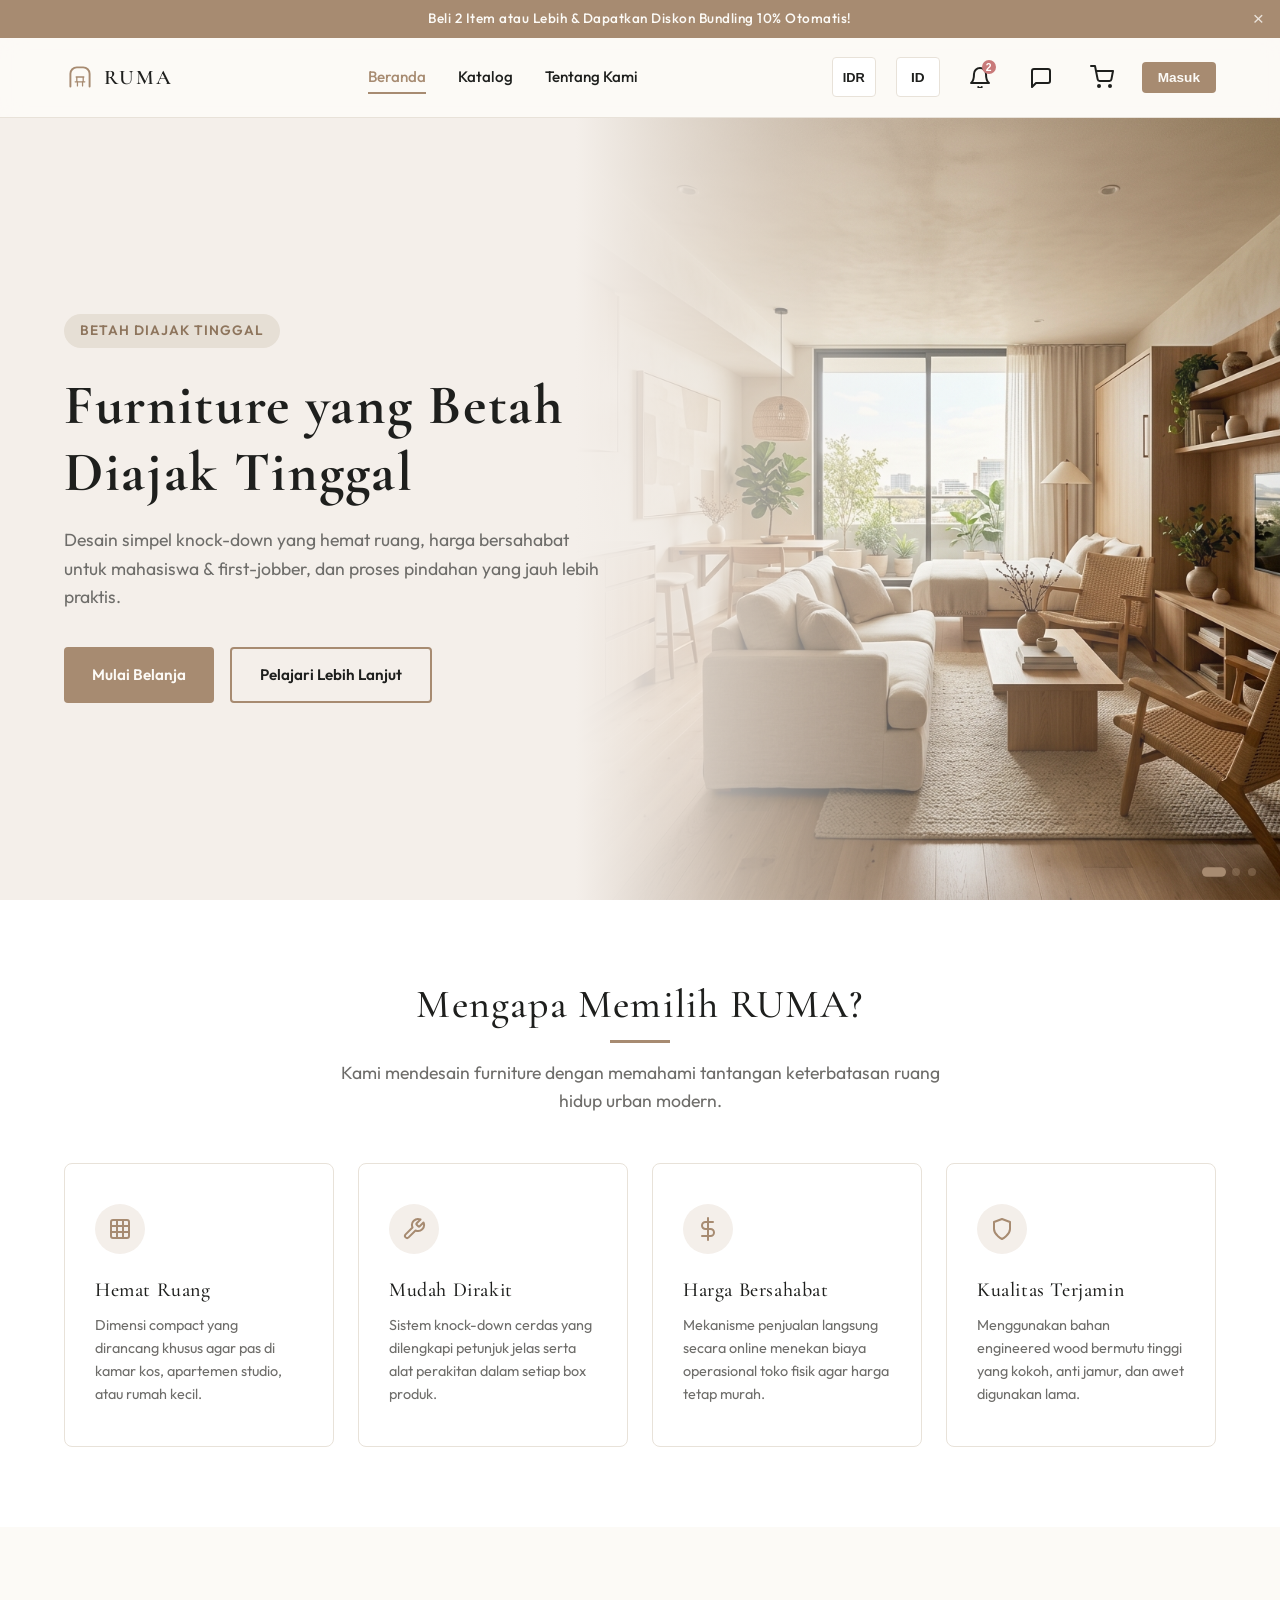
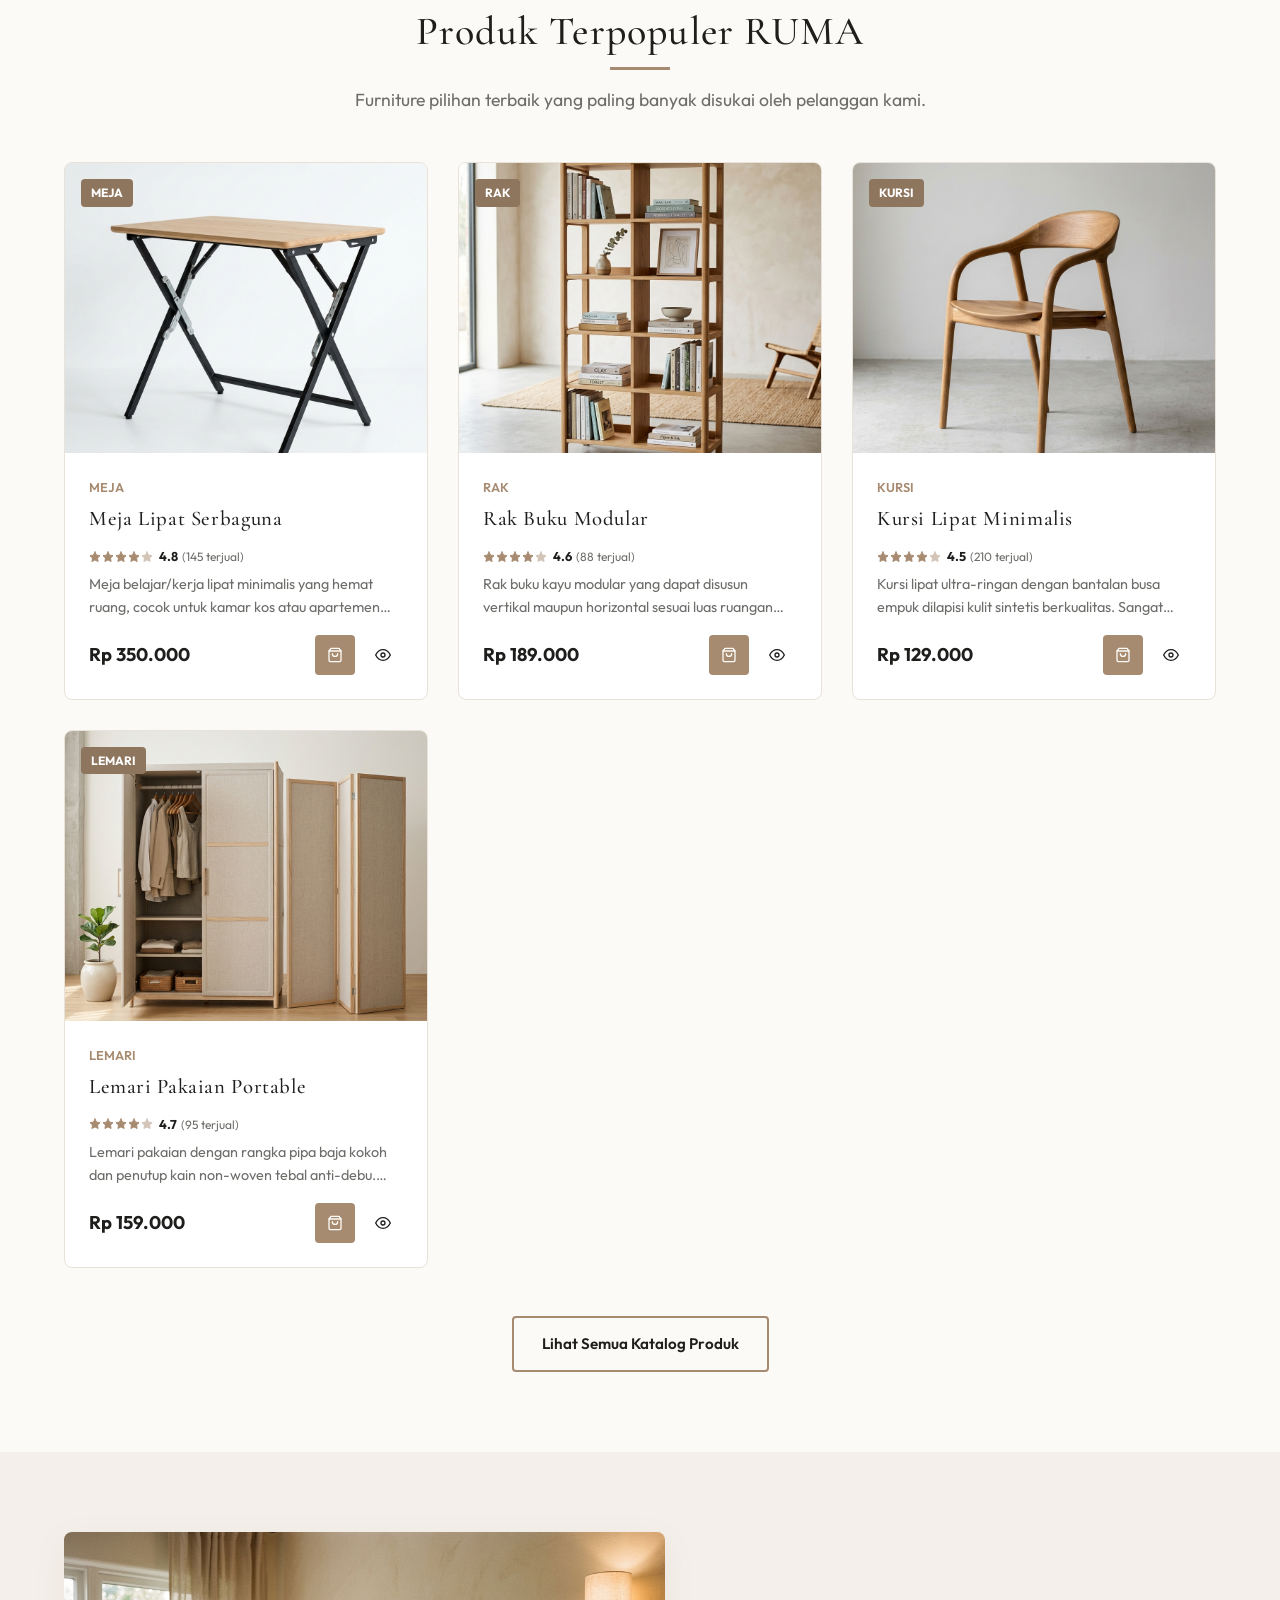
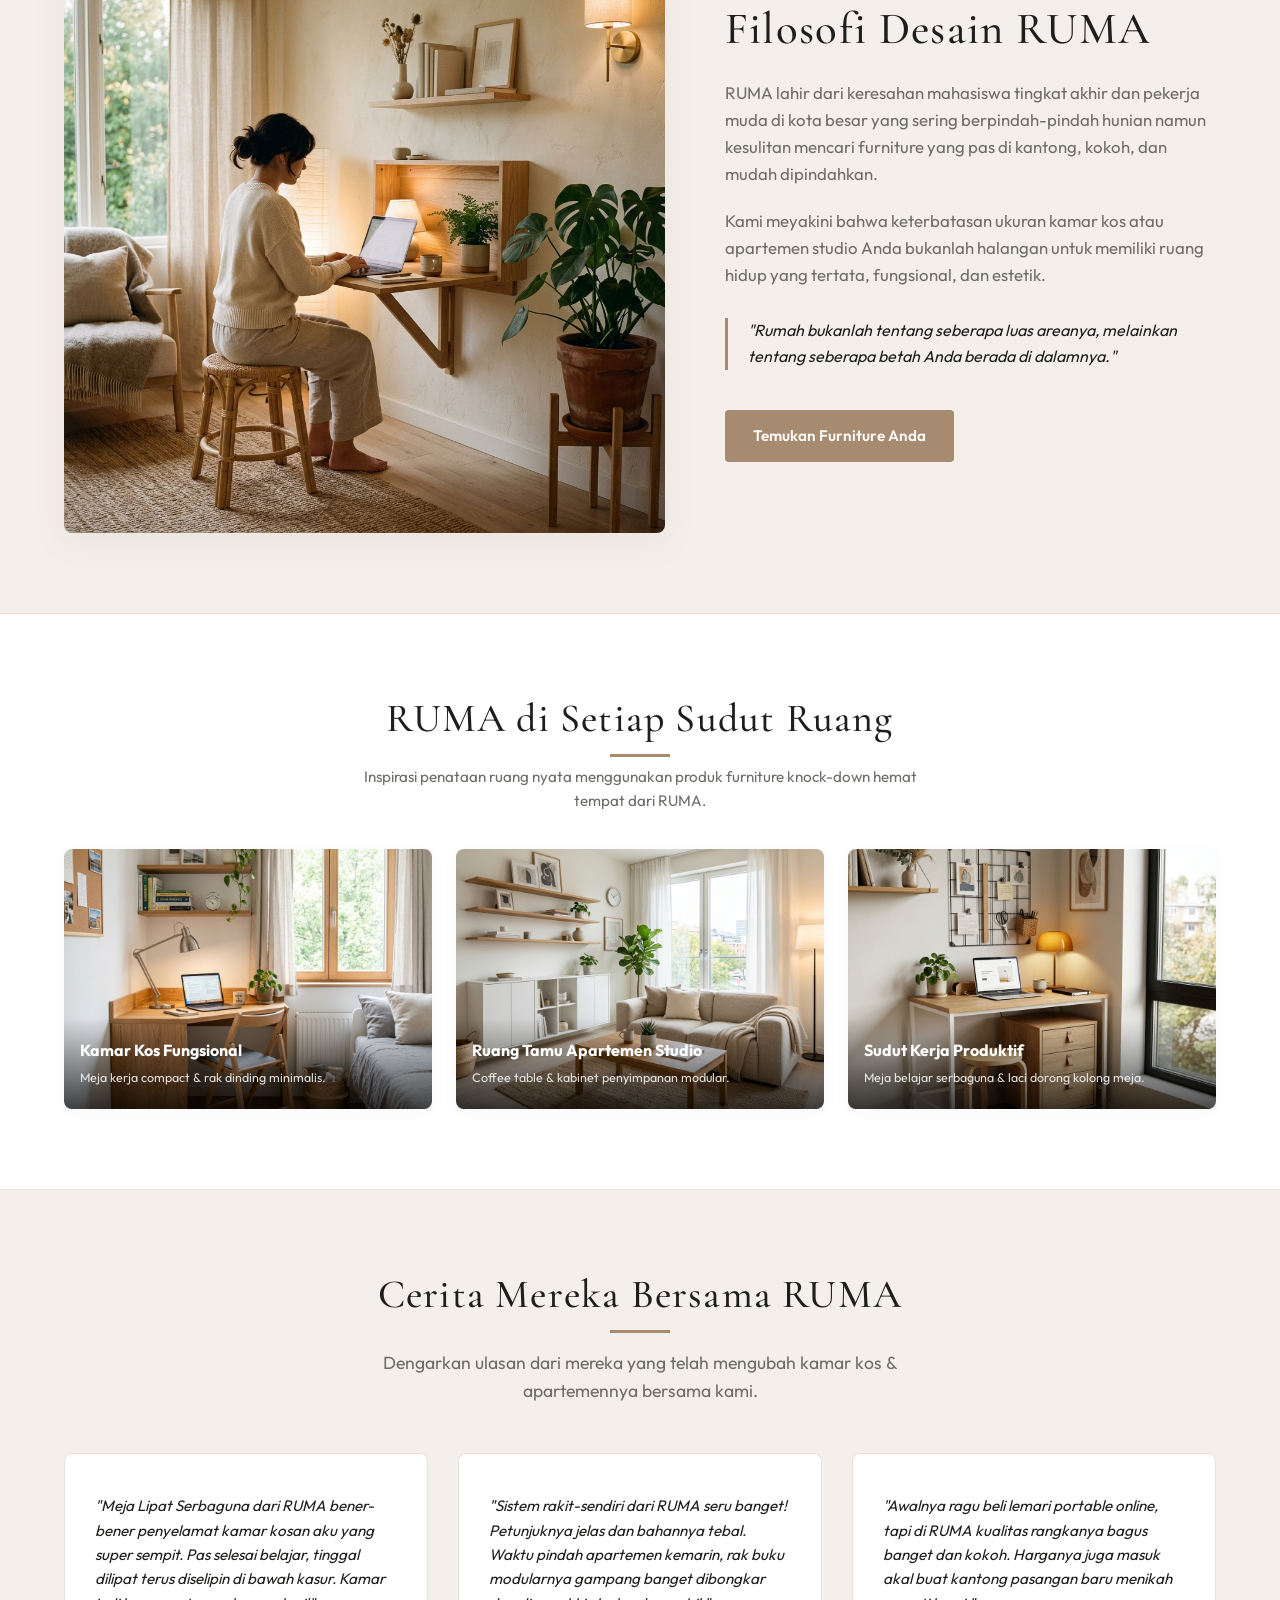
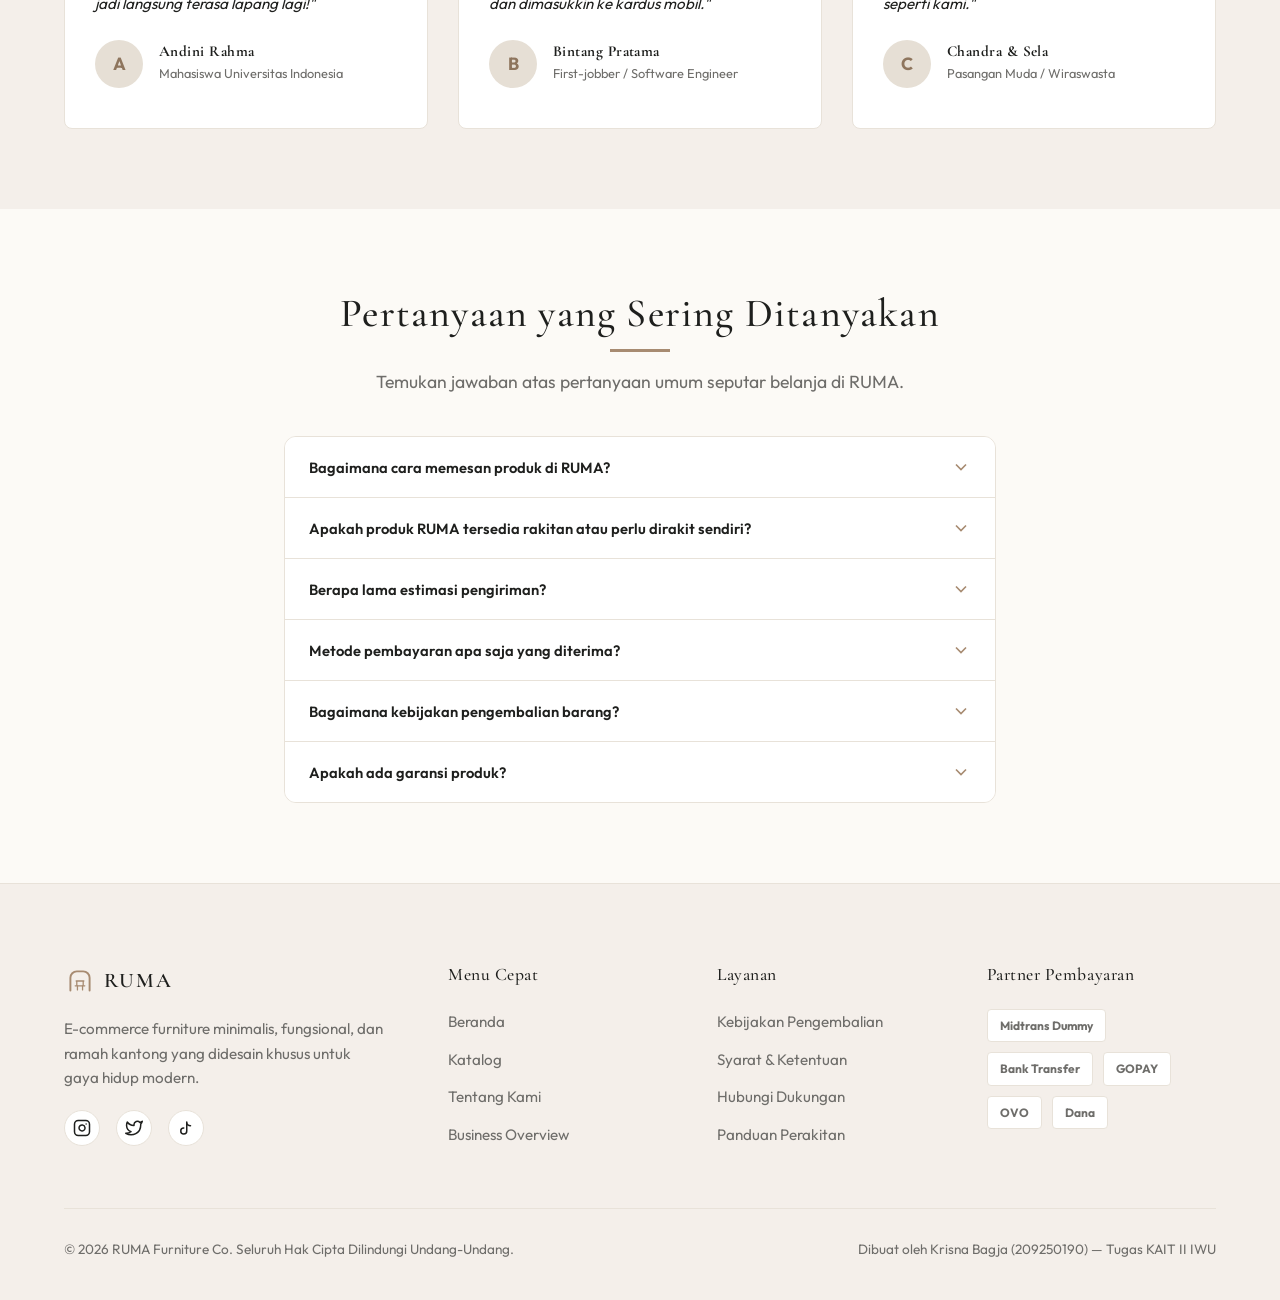
==== commit 9294d146: "committed" ====
--- a/index.html
+++ b/index.html
@@ -54,8 +54,8 @@
 
       <nav>
         <ul class="nav-menu" id="nav-menu">
-          <li><a href="index.html" class="nav-link active" data-i18n="nav-home">Beranda</a></li>
-          <li><a href="katalog.html" class="nav-link" data-i18n="nav-catalog">Katalog</a></li>
+          <li><a href="#home" class="nav-link active" data-i18n="nav-home">Beranda</a></li>
+          <li><a href="#catalog" class="nav-link" data-i18n="nav-catalog">Katalog</a></li>
           <li><a href="#tentang" class="nav-link" data-i18n="nav-about">Tentang Kami</a></li>
           <!-- Mobile Switchers inside menu drawer -->
           <li class="mobile-only mobile-nav-switchers-container">
@@ -124,6 +124,7 @@
     </div>
   </header>
 
+  <div id="view-home">
   <!-- Hero Section -->
   <section class="hero-section">
     <div class="hero-slider-wrapper">
@@ -145,7 +146,7 @@
         <p class="hero-description" data-i18n="hero-desc">Desain simpel knock-down yang hemat ruang, harga bersahabat
           untuk mahasiswa & first-jobber, dan proses pindahan yang jauh lebih praktis.</p>
         <div style="display: flex; gap: 16px;">
-          <a href="katalog.html" class="btn btn-primary" data-i18n="hero-cta-primary">Mulai Belanja 🛒</a>
+          <a href="#catalog" class="btn btn-primary" data-i18n="hero-cta-primary">Mulai Belanja 🛒</a>
           <a href="#tentang" class="btn btn-secondary" data-i18n="hero-cta-secondary">Pelajari Lebih Lanjut</a>
         </div>
       </div>
@@ -230,7 +231,7 @@
       </div>
 
       <div style="text-align: center; margin-top: 48px;">
-        <a href="katalog.html" class="btn btn-secondary" data-i18n="featured-cta">Lihat Semua Katalog Produk 🛋️</a>
+        <a href="#catalog" class="btn btn-secondary" data-i18n="featured-cta">Lihat Semua Katalog Produk 🛋️</a>
       </div>
     </div>
   </section>
@@ -253,7 +254,7 @@
           "Rumah bukanlah tentang seberapa luas areanya, melainkan tentang seberapa betah Anda berada di dalamnya."
         </div>
 
-        <a href="katalog.html" class="btn btn-primary" style="margin-top: 10px;" data-i18n="about-cta">Temukan Furniture
+        <a href="#catalog" class="btn btn-primary" style="margin-top: 10px;" data-i18n="about-cta">Temukan Furniture
           Anda</a>
       </div>
     </div>
@@ -383,7 +384,7 @@
             </svg>
           </button>
           <div class="faq-answer">
-            <p>Pilih produk yang Anda inginkan di halaman <a href="katalog.html"
+            <p>Pilih produk yang Anda inginkan di halaman <a href="#catalog"
                 style="color:var(--color-accent);">Katalog</a>, klik ikon keranjang untuk menambahkannya, lalu lanjutkan
               ke halaman pembayaran. Isi data diri dan konfirmasi pesanan melalui WhatsApp ke tim RUMA.</p>
           </div>
@@ -469,6 +470,369 @@
       </div>
     </div>
   </section>
+  </div> <!-- Close #view-home -->
+
+  <!-- View: Catalog -->
+  <div id="view-catalog" style="display: none;">
+    <!-- Catalog Section -->
+    <main class="catalog-section">
+      <div class="container">
+        <div class="catalog-layout">
+
+          <!-- Mobile Toggle Filters Button -->
+          <button type="button" class="btn btn-secondary mobile-only toggle-filters-btn" onclick="toggleMobileFilters()" style="width: 100%; margin-bottom: 20px; display: none; justify-content: center; align-items: center; gap: 8px;">
+            <span>🔍</span> <span data-i18n="cat-toggle-filters">Tampilkan / Sembunyikan Filter</span>
+          </button>
+
+          <!-- Sidebar Filters -->
+          <aside class="filter-sidebar">
+            <div class="filter-sidebar-header">
+              <h3 data-i18n="cat-title">Filter Produk</h3>
+              <button type="button" class="reset-filters-btn" onclick="resetFilters()" data-i18n="cat-reset">Reset</button>
+            </div>
+
+            <!-- Category Filter -->
+            <div class="filter-group">
+              <h4 class="filter-group-title" data-i18n="cat-category">Kategori</h4>
+              <div class="filter-checkbox-list">
+                <label class="filter-label">
+                  <input type="checkbox" class="filter-checkbox" value="Meja">
+                  Meja
+                </label>
+                <label class="filter-label">
+                  <input type="checkbox" class="filter-checkbox" value="Rak">
+                  Rak / Lemari
+                </label>
+                <label class="filter-label">
+                  <input type="checkbox" class="filter-checkbox" value="Kursi">
+                  Kursi
+                </label>
+                <label class="filter-label">
+                  <input type="checkbox" class="filter-checkbox" value="Lemari">
+                  Lemari Portable
+                </label>
+                <label class="filter-label">
+                  <input type="checkbox" class="filter-checkbox" value="Nakas">
+                  Nakas
+                </label>
+                <label class="filter-label">
+                  <input type="checkbox" class="filter-checkbox" value="Partisi">
+                  Partisi Ruangan
+                </label>
+              </div>
+            </div>
+
+            <!-- Price Filter -->
+            <div class="filter-group">
+              <h4 class="filter-group-title" data-i18n="cat-maxprice">Harga Maksimal</h4>
+              <div class="price-range-container">
+                <input type="range" id="price-slider" class="price-slider" min="70000" max="600000" step="10000" value="600000">
+                <div class="price-range-labels">
+                  <span>Rp 70.000</span>
+                  <span id="price-max-label">Rp 600.000</span>
+                </div>
+              </div>
+            </div>
+          </aside>
+
+          <!-- Catalog Content -->
+          <section class="catalog-main">
+
+            <!-- Search & Sorting Row -->
+            <div class="sort-search-row">
+              <div class="search-box-wrapper">
+                <svg class="search-icon-svg" xmlns="http://www.w3.org/2000/svg" width="18" height="18" fill="none" stroke="currentColor" stroke-width="2" stroke-linecap="round" stroke-linejoin="round">
+                  <circle cx="11" cy="11" r="8"></circle>
+                  <line x1="21" y1="21" x2="16.65" y2="16.65"></line>
+                </svg>
+                <input type="text" id="search-input" class="search-input" data-i18n="cat-search-placeholder" placeholder="Cari nama furniture...">
+              </div>
+
+              <div class="sort-box-wrapper">
+                <span class="sort-label" data-i18n="cat-sort-label">Urutkan:</span>
+                <select id="sort-select" class="sort-select">
+                  <option value="populer" data-i18n="cat-sort-populer">Terpopuler</option>
+                  <option value="harga-asc" data-i18n="cat-sort-asc">Harga: Terendah ke Tertinggi</option>
+                  <option value="harga-desc" data-i18n="cat-sort-desc">Harga: Tertinggi ke Terendah</option>
+                </select>
+              </div>
+            </div>
+
+            <!-- Total Result Count -->
+            <div class="results-count" id="results-count">
+              Menampilkan 10 produk
+            </div>
+
+            <!-- Products Grid -->
+            <div class="products-grid" id="catalog-grid">
+              <!-- Loaded dynamically by filter.js -->
+            </div>
+          </section>
+
+        </div>
+      </div>
+    </main>
+
+    <!-- Product Detail Modal -->
+    <div id="product-detail-modal" class="modal">
+      <div class="modal-overlay" onclick="closeDetailModal()"></div>
+      <div class="modal-content">
+        <button type="button" class="close-modal-btn" onclick="closeDetailModal()" aria-label="Tutup detail modal">&times;</button>
+        <div class="modal-body-grid">
+          <div class="modal-image-col">
+            <img id="modal-product-img" src="" alt="Gambar Detail Produk">
+          </div>
+          <div class="modal-info-col">
+            <span id="modal-product-category" class="modal-product-category">Kategori</span>
+            <h2 id="modal-product-name" class="modal-product-name">Nama Produk</h2>
+            <div id="modal-product-price" class="modal-product-price">Rp 0</div>
+
+            <!-- Product Rating & Sold Box -->
+            <div id="modal-product-rating-box"></div>
+
+            <div id="modal-product-stock" class="modal-product-stock">Tersedia</div>
+
+            <p id="modal-product-desc" class="modal-product-desc">Deskripsi lengkap mengenai produk ini akan dirender secara dinamis lewat script JavaScript.</p>
+
+            <div class="modal-product-specs">
+              <h4 data-i18n="cat-modal-specs">Spesifikasi:</h4>
+              <p id="modal-product-specs-text">Dimensi: 80x40x75 cm. Material: MDF & Logam.</p>
+            </div>
+
+            <!-- Product Customer Reviews Tab -->
+            <div class="modal-product-reviews" style="margin-top: 20px; border-top: 1px solid var(--color-border); padding-top: 15px;">
+              <h4 data-i18n="detail-tab-reviews" style="margin-bottom: 10px; font-size: 0.9rem; font-weight: 700; color: var(--color-text-primary);">Ulasan Pembeli</h4>
+              <div id="modal-product-reviews-list" style="display: flex; flex-direction: column; gap: 8px; max-height: 180px; overflow-y: auto; padding-right: 5px;">
+                <!-- Loaded dynamically -->
+              </div>
+            </div>
+
+            <div class="modal-actions-row">
+              <div class="qty-control">
+                <button type="button" class="qty-btn" id="modal-qty-dec">-</button>
+                <span class="qty-val" id="modal-qty-val">1</span>
+                <button type="button" class="qty-btn" id="modal-qty-inc">+</button>
+              </div>
+              <button type="button" class="btn btn-primary modal-add-to-cart-btn" id="modal-add-to-cart-btn">Tambah ke Keranjang</button>
+            </div>
+          </div>
+        </div>
+      </div>
+    </div>
+  </div>
+
+  <!-- View: Checkout -->
+  <div id="view-checkout" style="display: none;">
+    <!-- Checkout Section -->
+    <main class="checkout-section">
+      <div class="container">
+        
+        <form id="checkout-form" class="checkout-layout">
+          
+          <!-- Left Column: Shipping & Payment Details -->
+          <div class="checkout-main">
+            
+            <!-- Shipping Form Card -->
+            <div class="checkout-card">
+              <h3 data-i18n="check-ship-info">Informasi Pengiriman</h3>
+              
+              <div class="form-grid">
+                <div class="form-group form-grid-full">
+                  <label for="cust-name" data-i18n="check-label-name">Nama Lengkap</label>
+                  <input type="text" id="cust-name" class="form-control" placeholder="Contoh: Krisna Bagja" required>
+                </div>
+                
+                <div class="form-group">
+                  <label for="cust-email" data-i18n="check-label-email">Alamat Email</label>
+                  <input type="email" id="cust-email" class="form-control" placeholder="nama@email.com" required>
+                </div>
+                
+                <div class="form-group">
+                  <label for="cust-phone" data-i18n="check-label-phone">Nomor Handphone</label>
+                  <input type="tel" id="cust-phone" class="form-control" placeholder="Contoh: 081234567890" required>
+                </div>
+                
+                <div class="form-group form-grid-full">
+                  <label for="cust-address" data-i18n="check-label-address">Alamat Lengkap</label>
+                  <input type="text" id="cust-address" class="form-control" placeholder="Nama Jalan, Blok, No. Rumah, Kamar Kos" required>
+                </div>
+                
+                <div class="form-group">
+                  <label for="cust-city" data-i18n="check-label-city">Kota / Kabupaten</label>
+                  <input type="text" id="cust-city" class="form-control" placeholder="Contoh: Jakarta Selatan" required>
+                </div>
+                
+                <div class="form-group">
+                  <label for="cust-zip" data-i18n="check-label-zip">Kode Pos</label>
+                  <input type="text" id="cust-zip" class="form-control" placeholder="Contoh: 12345" required>
+                </div>
+              </div>
+            </div>
+            
+            <!-- Shipping Service Card -->
+            <div class="checkout-card">
+              <h3 data-i18n="check-services-title">Layanan Pengiriman & Perakitan</h3>
+              
+              <div class="form-group">
+                <label for="shipping-service" data-i18n="check-shipping-method">Metode Ekspedisi</label>
+                <select id="shipping-service" class="form-control form-select">
+                  <option value="reguler" data-i18n="check-ship-reguler">Reguler (3-5 Hari Kerja) — Rp 25.000</option>
+                  <option value="ekspres" data-i18n="check-ship-ekspres">Ekspres (1-2 Hari Kerja) — Rp 50.000</option>
+                </select>
+                <!-- Estimated Arrival Window -->
+                <span id="shipping-est-date" style="font-size: 0.8rem; color: var(--color-accent); margin-top: 6px; display: block; font-weight: 700;"></span>
+              </div>
+              
+              <div class="form-group" style="margin-bottom: 0;">
+                <label class="filter-label" style="font-weight: 700; color: var(--color-text-primary);">
+                  <input type="checkbox" id="assembly-service" class="filter-checkbox" value="ya">
+                  <span data-i18n="check-assembly-service">Butuh Jasa Perakitan Tambahan (+Rp 50.000)</span>
+                </label>
+                <p style="font-size: 0.8rem; color: var(--color-text-secondary); margin-left: 28px; margin-top: 4px;" data-i18n="check-assembly-desc">
+                  Petugas ahli RUMA akan merakit furniture di kamar kos atau apartemen Anda setibanya barang.
+                </p>
+              </div>
+            </div>
+
+            <!-- Payment Methods Card -->
+            <div class="checkout-card">
+              <h3 data-i18n="check-payment-title">Metode Pembayaran (Midtrans Simulation)</h3>
+              
+              <div class="radio-group">
+                <label class="radio-label">
+                  <input type="radio" name="payment-method" value="bank-transfer" checked>
+                  <div class="radio-info">
+                    <span class="radio-title" data-i18n="check-pay-bank">Transfer Bank / Virtual Account</span>
+                    <span class="radio-desc" data-i18n="check-pay-bank-desc">Simulasi Virtual Account Bank Mandiri / BCA / BNI</span>
+                  </div>
+                </label>
+                
+                <label class="radio-label">
+                  <input type="radio" name="payment-method" value="qris">
+                  <div class="radio-info">
+                    <span class="radio-title" data-i18n="check-pay-qris">Gopay / QRIS E-Wallet</span>
+                    <span class="radio-desc" data-i18n="check-pay-qris-desc">Simulasi Scan Kode QR pembayaran instan</span>
+                  </div>
+                </label>
+
+                <label class="radio-label">
+                  <input type="radio" name="payment-method" value="cc">
+                  <div class="radio-info">
+                    <span class="radio-title" data-i18n="check-pay-cc">Kartu Kredit</span>
+                    <span class="radio-desc" data-i18n="check-pay-cc-desc">Dukung Visa, MasterCard, JCB internasional</span>
+                  </div>
+                </label>
+
+                <label class="radio-label">
+                  <input type="radio" name="payment-method" value="debit">
+                  <div class="radio-info">
+                    <span class="radio-title" data-i18n="check-pay-debit">Debit Online GPN</span>
+                    <span class="radio-desc" data-i18n="check-pay-debit-desc">Pembayaran debit aman via portal OTP</span>
+                  </div>
+                </label>
+
+                <label class="radio-label">
+                  <input type="radio" name="payment-method" value="cod">
+                  <div class="radio-info">
+                    <span class="radio-title" data-i18n="check-pay-cod">Bayar di Tempat (COD)</span>
+                    <span class="radio-desc" data-i18n="check-pay-cod-desc">Bayar tunai saat kurir RUMA mengantar barang</span>
+                  </div>
+                </label>
+
+                <label class="radio-label">
+                  <input type="radio" name="payment-method" value="offline">
+                  <div class="radio-info">
+                    <span class="radio-title" data-i18n="check-pay-offline">Gerai Offline Retail</span>
+                    <span class="radio-desc" data-i18n="check-pay-offline-desc">Bayar di gerai Indomaret / Alfamart terdekat</span>
+                  </div>
+                </label>
+              </div>
+
+              <!-- Global trade disclaimer -->
+              <div style="margin-top: 15px; font-size: 0.75rem; color: var(--color-text-secondary); border-top: 1px solid var(--color-border); padding-top: 10px;" data-i18n="check-pay-global-disclaimer">
+                * RUMA accepts international cards and offline retail payments. Currency is converted automatically based on target gateway currency.
+              </div>
+            </div>
+
+          </div>
+
+          <!-- Right Column: Order Summary Card -->
+          <div class="checkout-sidebar">
+            
+            <div class="checkout-card" style="position: sticky; top: 100px;">
+              <h3 data-i18n="check-summary-title">Ringkasan Pesanan</h3>
+              
+              <!-- Items summary list -->
+              <div class="summary-items-list" id="checkout-items-list">
+                <!-- Loaded dynamically via checkout.js -->
+              </div>
+              
+              <div class="summary-divider"></div>
+              
+              <!-- Price breakdown -->
+              <div class="summary-totals-list">
+                <div class="total-row">
+                  <span data-i18n="check-subtotal-items">Subtotal Barang:</span>
+                  <span id="checkout-subtotal">Rp 0</span>
+                </div>
+                
+                <div class="total-row discount-row" id="checkout-discount-row" style="display: none;">
+                  <span data-i18n="cart-discount-label">Diskon Bundling (10%):</span>
+                  <span id="checkout-discount">-Rp 0</span>
+                </div>
+                
+                <div class="total-row">
+                  <span data-i18n="check-shipping-assembly">Ongkos Kirim & Layanan:</span>
+                  <span id="checkout-shipping">Rp 0</span>
+                </div>
+                
+                <div class="total-row total-main">
+                  <span data-i18n="check-total-pay">Total Bayar:</span>
+                  <span id="checkout-total" style="color: #1d3368;">Rp 0</span>
+                </div>
+              </div>
+              
+              <button type="submit" id="submit-checkout-btn" class="btn btn-primary checkout-submit-btn" data-i18n="check-pay-now">Bayar Sekarang 💳</button>
+            </div>
+            
+          </div>
+
+        </form>
+      </div>
+    </main>
+
+    <!-- Midtrans Dummy Payment Gateway Modal -->
+    <div id="payment-modal" class="payment-modal">
+      <div class="payment-modal-overlay" onclick="closePaymentModal()"></div>
+      <div class="payment-modal-content">
+        <div class="payment-modal-header">
+          <h3>🛡️ Midtrans Simulator</h3>
+          <button type="button" onclick="closePaymentModal()" style="background:none; border:none; color:white; font-size:1.5rem; cursor:pointer;">&times;</button>
+        </div>
+        
+        <div class="payment-modal-body">
+          
+          <!-- Payment Amount Header -->
+          <div class="payment-amount-box">
+            <div class="payment-amount-label">Jumlah Pembayaran</div>
+            <div class="payment-amount-val" id="modal-payment-amount">Rp 0</div>
+          </div>
+          
+          <!-- Dynamic content: QRIS or Bank VA -->
+          <div id="modal-payment-detail-content">
+            <!-- Rendered dynamically via checkout.js -->
+          </div>
+          
+          <!-- Action Buttons -->
+          <div class="payment-actions">
+            <button type="button" class="btn payment-btn-success" onclick="simulatePaymentSuccess()">Simulasikan Bayar Sukses ✓</button>
+            <button type="button" class="btn payment-btn-cancel" onclick="closePaymentModal()">Batalkan Transaksi</button>
+          </div>
+          
+        </div>
+      </div>
+    </div>
+  </div>
 
   <!-- Footer -->
   <footer>
@@ -522,8 +886,8 @@
         <div class="footer-col">
           <h4 data-i18n="footer-quick-title">Menu Cepat</h4>
           <ul class="footer-links">
-            <li><a href="index.html" class="footer-link" data-i18n="nav-home">Beranda</a></li>
-            <li><a href="katalog.html" class="footer-link" data-i18n="nav-catalog">Katalog Produk</a></li>
+            <li><a href="#home" class="footer-link" data-i18n="nav-home">Beranda</a></li>
+            <li><a href="#catalog" class="footer-link" data-i18n="nav-catalog">Katalog Produk</a></li>
             <li><a href="#tentang" class="footer-link" data-i18n="nav-about">Tentang Kami</a></li>
             <li><a href="README.md" class="footer-link" target="_blank">Business Overview</a></li>
           </ul>
@@ -712,6 +1076,75 @@
   <script src="js/products.js"></script>
   <script src="js/cart.js"></script>
   <script src="js/translation.js"></script>
+  <script src="js/filter.js"></script>
+  <script src="js/checkout.js"></script>
+  <script>
+    // SPA Routing Engine
+    function handleRouting() {
+      const hash = window.location.hash || '#home';
+      
+      const viewHome = document.getElementById('view-home');
+      const viewCatalog = document.getElementById('view-catalog');
+      const viewCheckout = document.getElementById('view-checkout');
+      
+      const navLinks = document.querySelectorAll('.nav-link');
+      navLinks.forEach(link => link.classList.remove('active'));
+      
+      if (hash === '#home' || hash.startsWith('#tentang') || hash === '') {
+        if (viewHome) viewHome.style.display = 'block';
+        if (viewCatalog) viewCatalog.style.display = 'none';
+        if (viewCheckout) viewCheckout.style.display = 'none';
+        
+        const homeLink = document.querySelector('.nav-link[data-i18n="nav-home"]');
+        if (homeLink) homeLink.classList.add('active');
+        
+        if (hash.startsWith('#tentang')) {
+          const el = document.getElementById('tentang');
+          if (el) {
+            setTimeout(() => {
+              el.scrollIntoView({ behavior: 'smooth' });
+            }, 100);
+          }
+        }
+      } else if (hash === '#catalog') {
+        if (viewHome) viewHome.style.display = 'none';
+        if (viewCatalog) viewCatalog.style.display = 'block';
+        if (viewCheckout) viewCheckout.style.display = 'none';
+        
+        const catalogLink = document.querySelector('.nav-link[data-i18n="nav-catalog"]');
+        if (catalogLink) catalogLink.classList.add('active');
+        
+        if (typeof renderCatalog === 'function') {
+          renderCatalog();
+        }
+      } else if (hash === '#checkout') {
+        if (!currentUser) {
+          alert(currentLang === 'en' 
+            ? 'You must login first to access the checkout page.' 
+            : 'Anda harus login terlebih dahulu untuk mengakses halaman checkout.');
+          window.location.hash = '#home';
+          openLoginModal();
+          return;
+        }
+        
+        if (viewHome) viewHome.style.display = 'none';
+        if (viewCatalog) viewCatalog.style.display = 'none';
+        if (viewCheckout) viewCheckout.style.display = 'block';
+        
+        if (typeof initCheckoutPage === 'function') {
+          initCheckoutPage();
+        }
+      }
+      
+      // Auto-translate on view change
+      if (typeof setLanguage === 'function') {
+        setLanguage(currentLang);
+      }
+    }
+    
+    window.addEventListener('hashchange', handleRouting);
+    window.addEventListener('load', handleRouting);
+  </script>
   <script>
     // Logika khusus Halaman Beranda
     document.addEventListener('DOMContentLoaded', () => {
@@ -783,9 +1216,9 @@
                   <button class="btn-icon btn-icon-primary" onclick="addToCart('${prod.id}')" title="Tambah ke Keranjang" ${prod.stok <= 0 ? 'disabled' : ''}>
                     <svg xmlns="http://www.w3.org/2000/svg" width="16" height="16" viewBox="0 0 24 24" fill="none" stroke="currentColor" stroke-width="2" stroke-linecap="round" stroke-linejoin="round"><path d="M6 2L3 6v14a2 2 0 0 0 2 2h14a2 2 0 0 0 2-2V6l-3-4z"></path><line x1="3" y1="6" x2="21" y2="6"></line><path d="M16 10a4 4 0 0 1-8 0"></path></svg>
                   </button>
-                  <a href="katalog.html?detail=${prod.id}" class="btn-icon" title="Lihat Detail">
+                  <button type="button" class="btn-icon" onclick="window.location.hash = '#catalog'; setTimeout(() => openDetailModal('${prod.id}'), 100);" title="Lihat Detail" style="background:none; border:none; cursor:pointer;">
                     <svg xmlns="http://www.w3.org/2000/svg" width="16" height="16" viewBox="0 0 24 24" fill="none" stroke="currentColor" stroke-width="2" stroke-linecap="round" stroke-linejoin="round"><path d="M1 12s4-8 11-8 11 8 11 8-4 8-11 8-11-8-11-8z"></path><circle cx="12" cy="12" r="3"></circle></svg>
-                  </a>
+                  </button>
                 </div>
               </div>
             </div>
--- a/css/style.css
+++ b/css/style.css
@@ -2203,6 +2203,188 @@
 }
 
 /* ==========================================
+   LIVE CHAT WIDGET SYSTEM
+   ========================================== */
+#chat-nav-wrapper {
+  position: relative;
+  display: flex;
+  align-items: center;
+}
+
+.chat-nav-btn {
+  font-size: 1.1rem;
+  width: 44px;
+  height: 40px;
+  border-radius: 4px;
+  display: flex;
+  align-items: center;
+  justify-content: center;
+  background: none;
+  border: none;
+  color: var(--color-text-primary);
+  cursor: pointer;
+  transition: var(--transition-smooth);
+}
+
+.chat-nav-btn:hover {
+  color: var(--color-accent);
+  background-color: var(--color-bg-secondary);
+}
+
+.chat-window {
+  position: absolute;
+  top: 100%;
+  right: 0;
+  margin-top: 8px;
+  width: 340px;
+  height: 455px;
+  display: none;
+  flex-direction: column;
+  background: var(--color-white);
+  border: 1px solid var(--color-border);
+  border-radius: 8px;
+  box-shadow: var(--shadow-medium);
+  z-index: 170;
+  overflow: hidden;
+}
+
+.chat-window.open {
+  display: flex !important;
+}
+
+.chat-header {
+  background-color: var(--color-accent);
+  color: var(--color-white);
+  padding: 12px 16px;
+  display: flex;
+  justify-content: space-between;
+  align-items: center;
+  border-top-left-radius: 8px;
+  border-top-right-radius: 8px;
+}
+
+#chat-title {
+  margin: 0;
+  font-size: 0.85rem;
+  font-weight: 700;
+  display: flex;
+  align-items: center;
+  gap: 6px;
+  font-family: var(--font-body);
+}
+
+.chat-close-btn {
+  background: none;
+  border: none;
+  color: var(--color-white);
+  font-size: 1.25rem;
+  cursor: pointer;
+  line-height: 1;
+  opacity: 0.8;
+  transition: opacity 0.2s;
+}
+
+.chat-close-btn:hover {
+  opacity: 1;
+}
+
+.chat-body {
+  flex: 1;
+  padding: 12px;
+  overflow-y: auto;
+  background-color: var(--color-bg-secondary);
+  display: flex;
+  flex-direction: column;
+  gap: 10px;
+}
+
+.chat-footer {
+  padding: 10px;
+  border-top: 1px solid var(--color-border);
+  display: flex;
+  gap: 6px;
+  background-color: var(--color-white);
+  border-bottom-left-radius: 8px;
+  border-bottom-right-radius: 8px;
+}
+
+.chat-input {
+  flex: 1;
+  border: 1px solid var(--color-border);
+  border-radius: 20px;
+  padding: 8px 14px;
+  font-size: 0.78rem;
+  outline: none;
+  font-family: var(--font-body);
+  transition: var(--transition-smooth);
+}
+
+.chat-input:focus {
+  border-color: var(--color-accent);
+}
+
+.chat-send-btn {
+  background-color: var(--color-accent);
+  color: var(--color-white);
+  border: none;
+  border-radius: 50%;
+  width: 32px;
+  height: 32px;
+  display: flex;
+  align-items: center;
+  justify-content: center;
+  cursor: pointer;
+  transition: var(--transition-smooth);
+}
+
+.chat-send-btn:hover {
+  background-color: var(--color-accent-hover);
+}
+
+/* Chat Messages Bubble Styling */
+.chat-msg {
+  max-width: 85%;
+  padding: 8px 12px;
+  border-radius: 12px;
+  font-size: 0.8rem;
+  line-height: 1.4;
+  position: relative;
+  word-wrap: break-word;
+  display: flex;
+  flex-direction: column;
+  gap: 4px;
+}
+
+.chat-msg.sent {
+  align-self: flex-end;
+  background-color: var(--color-accent);
+  color: var(--color-white);
+  border-bottom-right-radius: 2px;
+}
+
+.chat-msg.received {
+  align-self: flex-start;
+  background-color: var(--color-white);
+  color: var(--color-text-primary);
+  border-bottom-left-radius: 2px;
+  border: 1px solid var(--color-border);
+}
+
+.chat-msg-meta {
+  font-size: 0.65rem;
+  align-self: flex-end;
+  opacity: 0.7;
+}
+
+.chat-msg.sent .chat-msg-meta {
+  color: var(--color-white);
+}
+
+.chat-msg.received .chat-msg-meta {
+  color: var(--color-text-secondary);
+}
+
+/* ==========================================
    RESPONSIVE UTILITIES
    ========================================== */
 .mobile-only {
--- a/css/responsive.css
+++ b/css/responsive.css
@@ -271,6 +271,24 @@
     width: 100%;
     right: -100%;
   }
+
+  /* Live Chat Widget Mobile Adjustments */
+  .chat-window {
+    position: fixed !important;
+    top: 80px !important;
+    left: auto !important;
+    right: 16px !important;
+    width: 320px !important;
+    height: 420px !important;
+    max-height: calc(100vh - 120px) !important;
+    border-radius: 12px !important;
+    box-shadow: var(--shadow-medium) !important;
+    z-index: 2000 !important;
+  }
+
+  .chat-input {
+    font-size: 16px !important; /* Prevents auto-zoom on iOS */
+  }
 }
 
 /* Breakpoint 3: Portrait Mobile (Maksimal 480px) */
@@ -346,5 +364,18 @@
     max-width: 96%;
     max-height: 95vh;
   }
+
+  /* Live Chat Widget Portrait Mobile Adjustments */
+  .chat-window {
+    position: fixed !important;
+    top: 70px !important;
+    left: 12px !important;
+    right: 12px !important;
+    width: auto !important;
+    max-width: calc(100vw - 24px) !important;
+    height: 380px !important;
+    max-height: calc(100vh - 100px) !important;
+    border-radius: 12px !important;
+  }
 }
 
